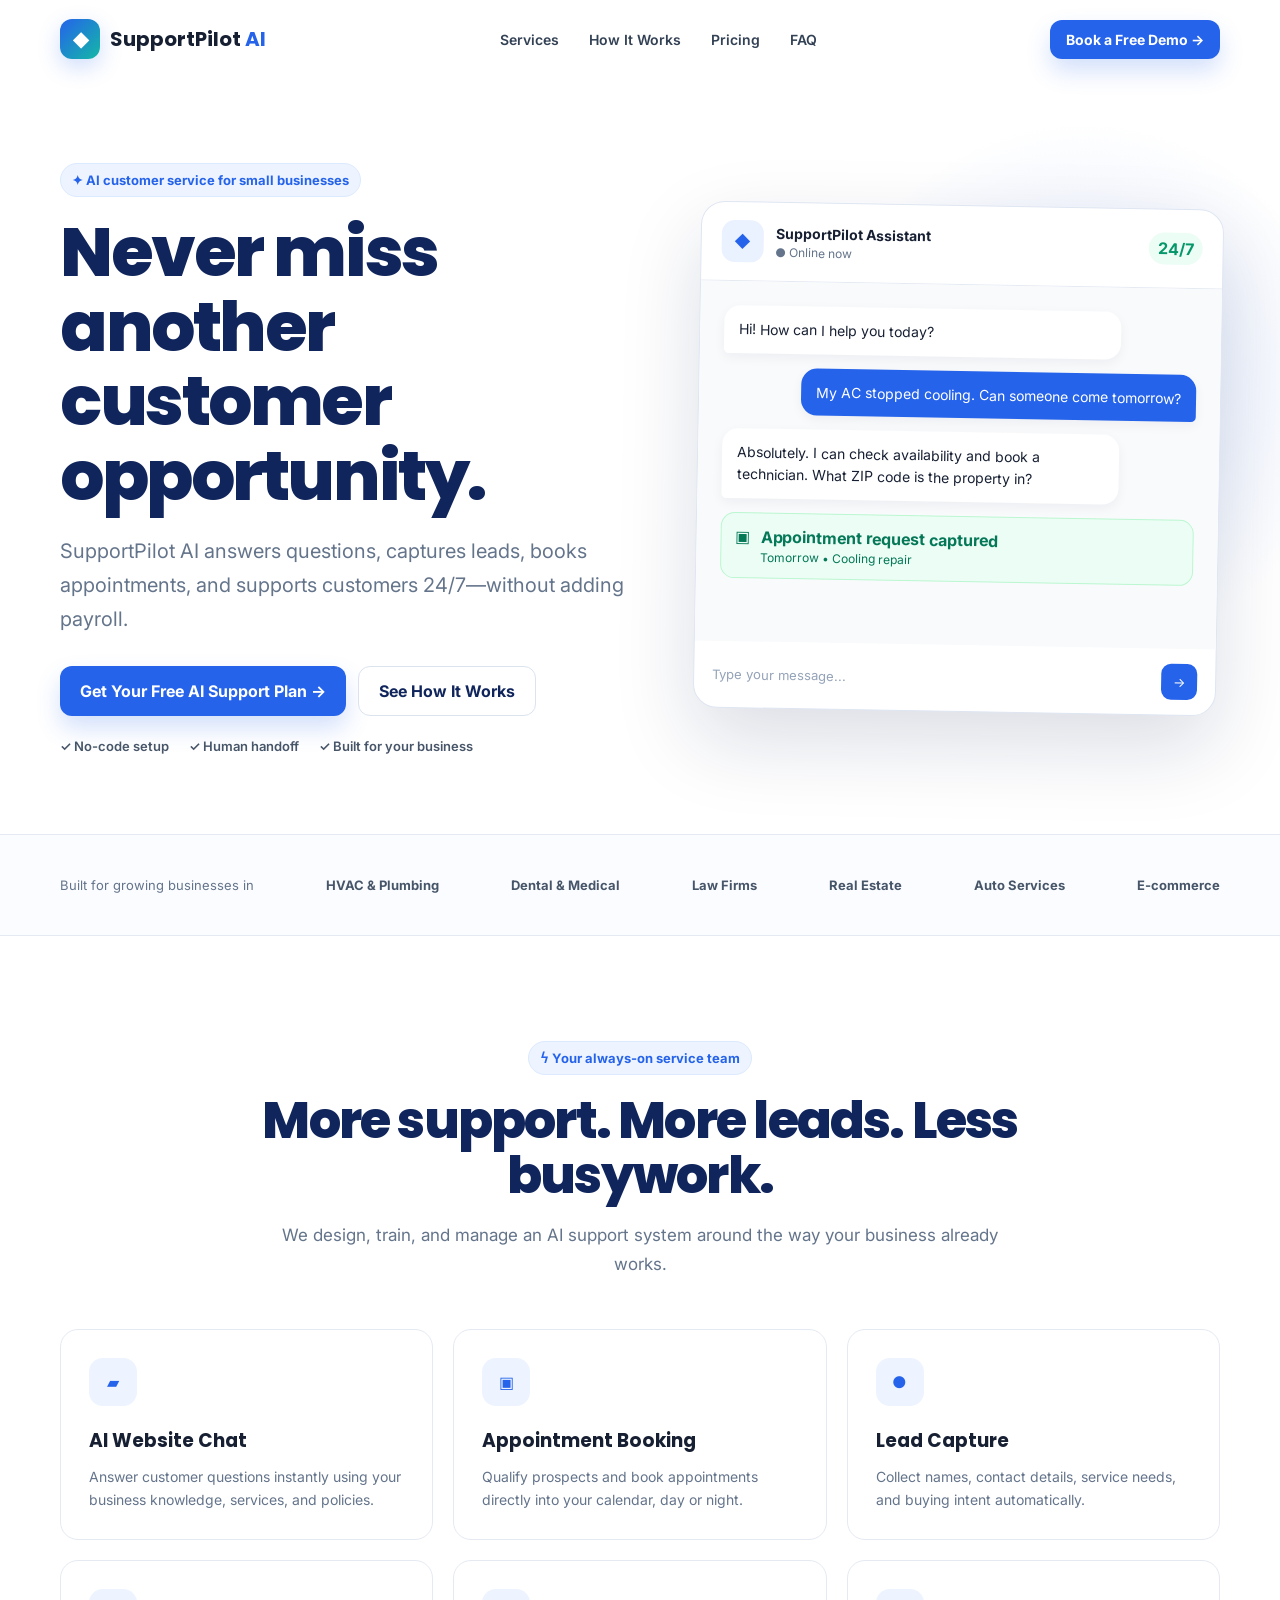
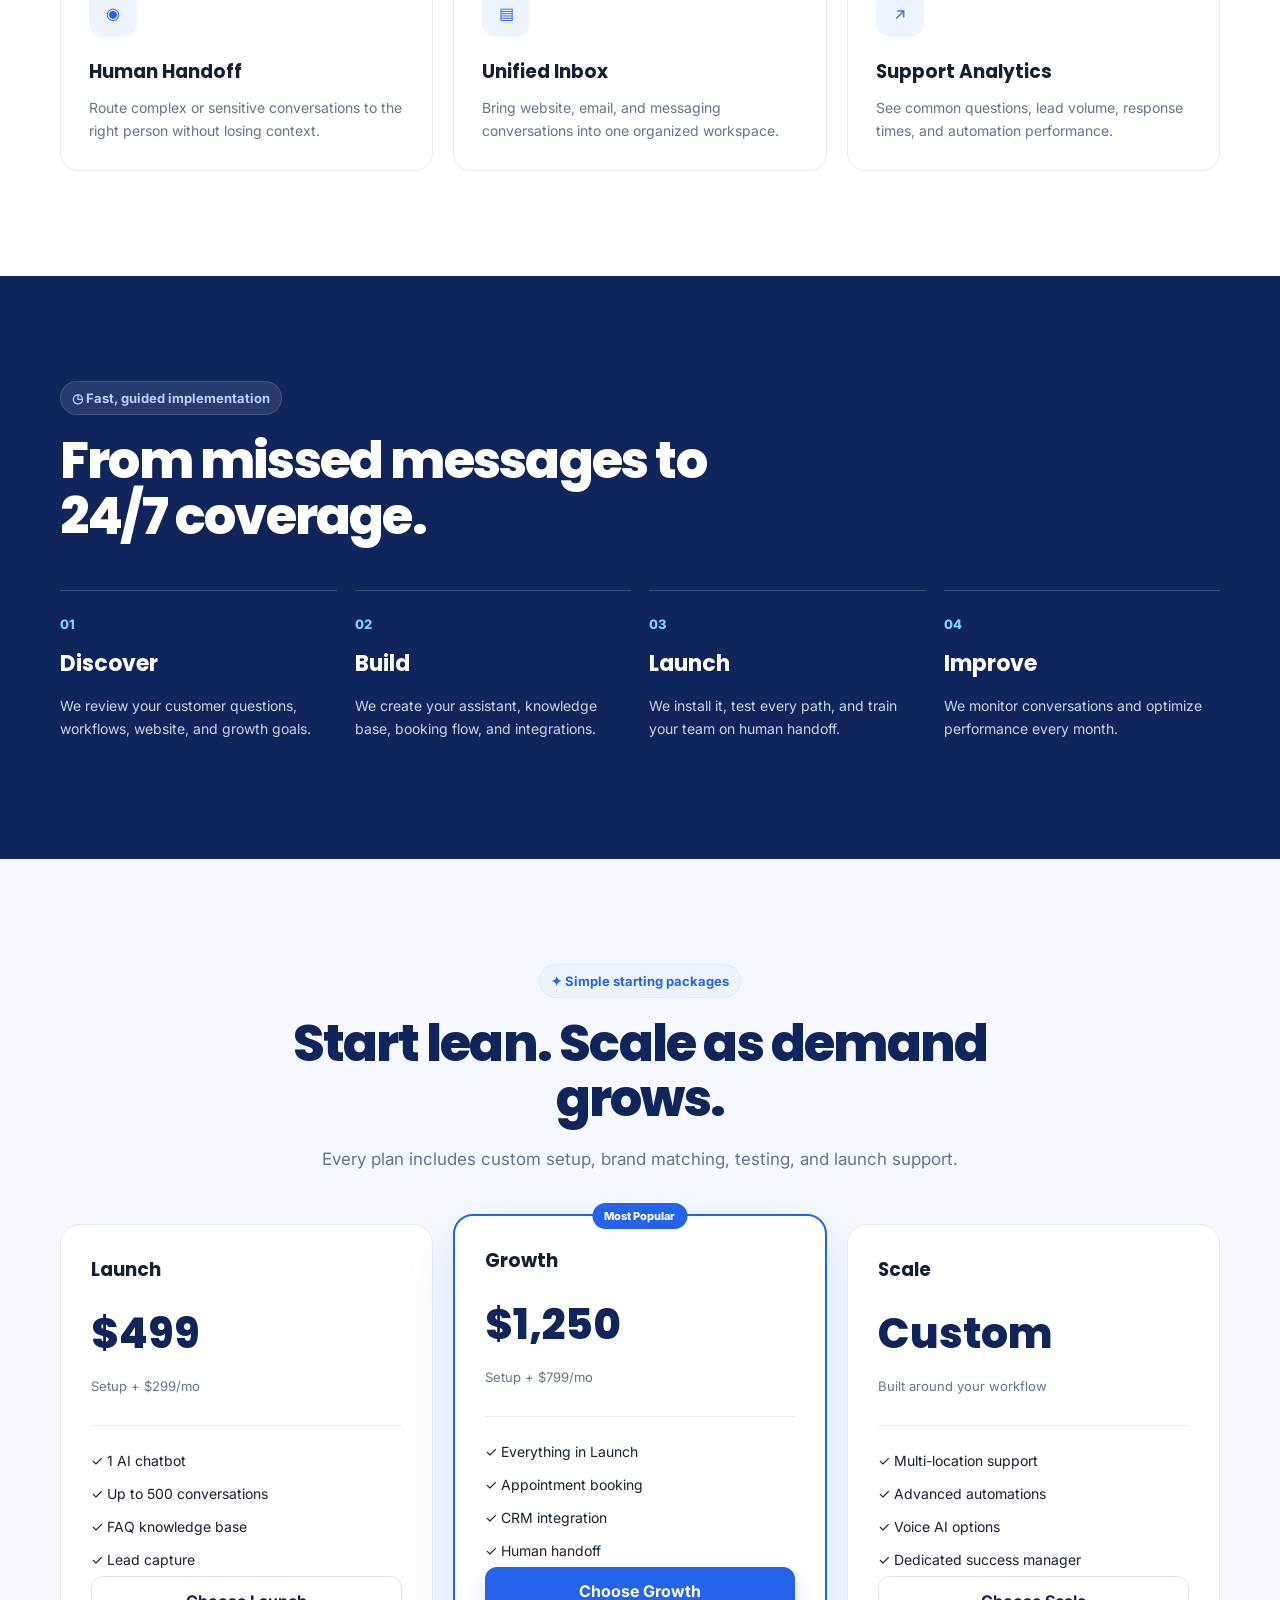
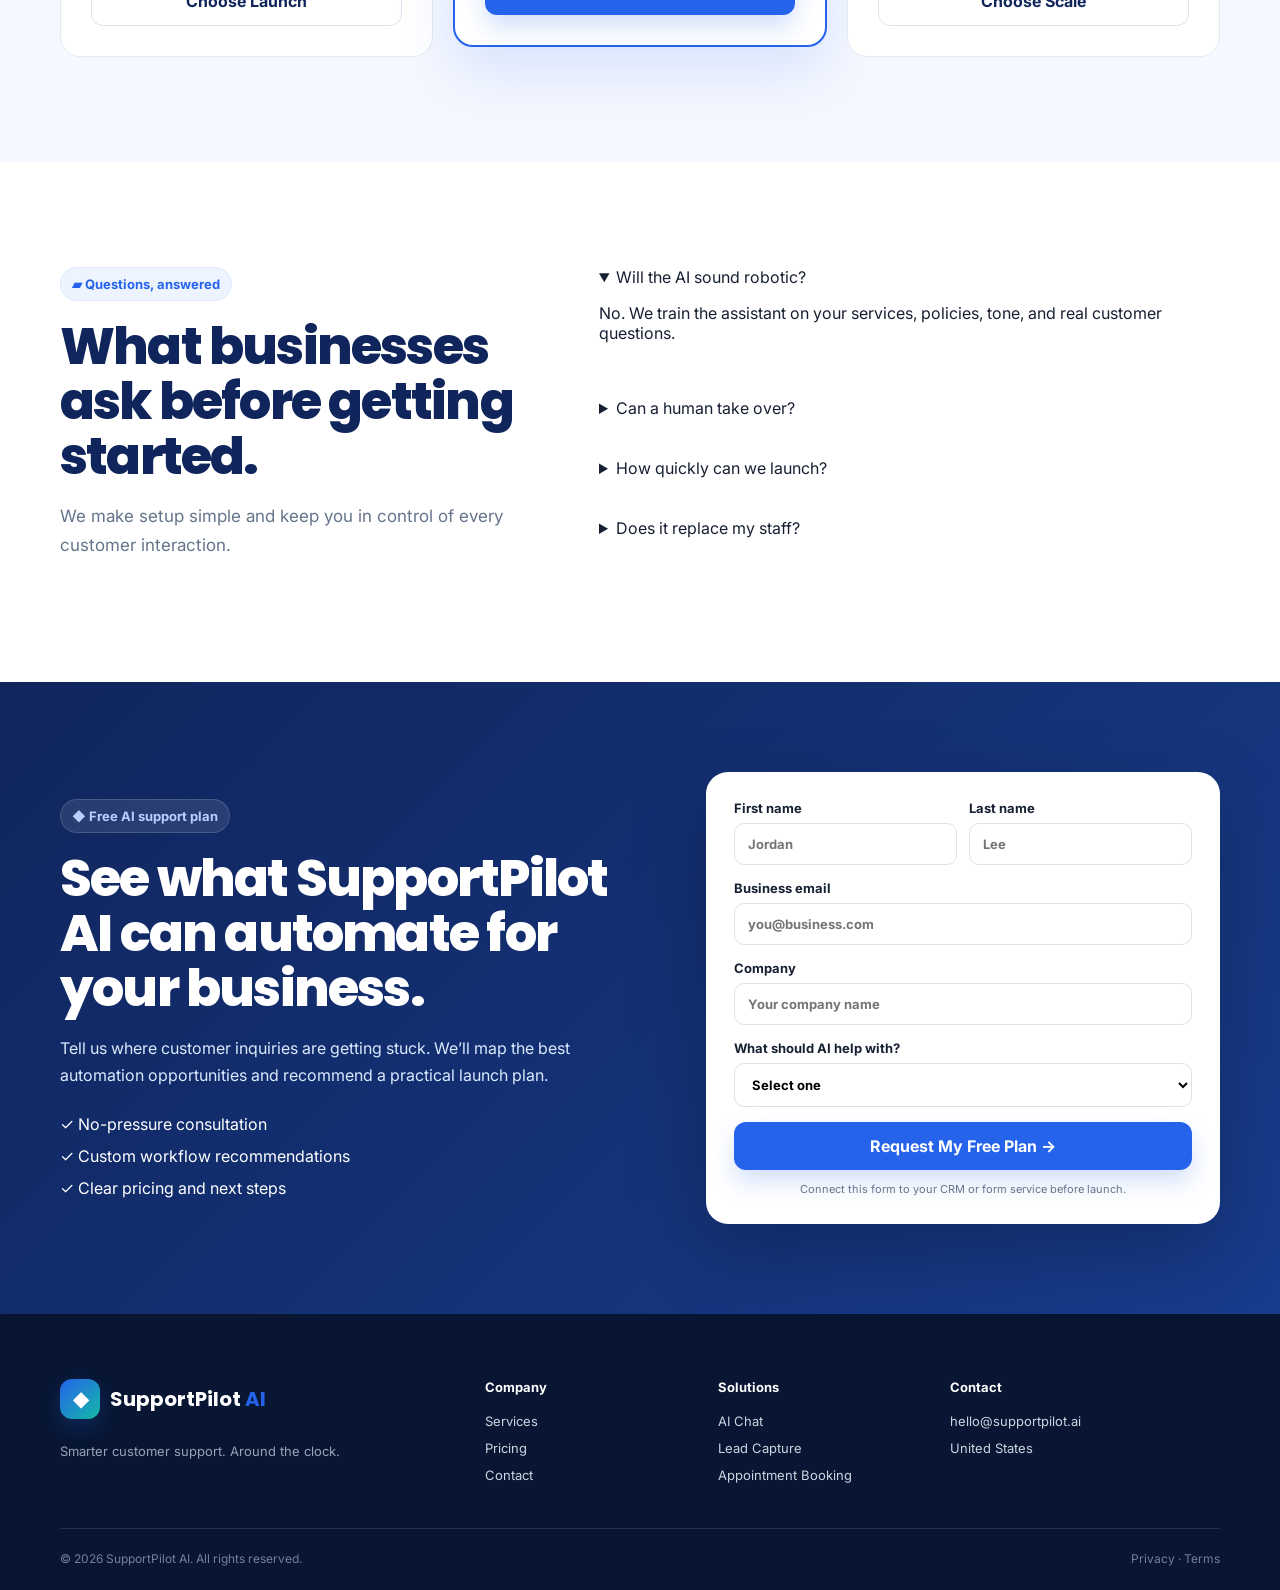
==== index.html @ e839a763 "Add files via upload" ====
<!doctype html><html lang="en"><head><meta charset="utf-8"><meta name="viewport" content="width=device-width,initial-scale=1"><title>SupportPilot AI | AI Customer Service</title><meta name="description" content="24/7 AI customer support for small businesses."><link rel="stylesheet" href="styles.css"></head><body>
<nav class="nav shell"><a class="brand" href="#top"><span class="brandmark">◆</span><span>SupportPilot <b>AI</b></span></a><div class="navlinks"><a href="#services">Services</a><a href="#how">How It Works</a><a href="#pricing">Pricing</a><a href="#faq">FAQ</a></div><a class="button small" href="#contact">Book a Free Demo →</a></nav>
<section id="top" class="hero shell"><div class="heroCopy"><div class="eyebrow">✦ AI customer service for small businesses</div><h1>Never miss another customer opportunity.</h1><p class="lead">SupportPilot AI answers questions, captures leads, books appointments, and supports customers 24/7—without adding payroll.</p><div class="heroActions"><a class="button" href="#contact">Get Your Free AI Support Plan →</a><a class="button secondary" href="#how">See How It Works</a></div><div class="trustRow"><span>✓ No-code setup</span><span>✓ Human handoff</span><span>✓ Built for your business</span></div></div><div class="chatCard"><div class="chatHeader"><div class="avatar">◆</div><div><strong>SupportPilot Assistant</strong><span>● Online now</span></div><span class="liveBadge">24/7</span></div><div class="chatBody"><div class="bubble ai">Hi! How can I help you today?</div><div class="bubble user">My AC stopped cooling. Can someone come tomorrow?</div><div class="bubble ai">Absolutely. I can check availability and book a technician. What ZIP code is the property in?</div><div class="booking">▣ <div><strong>Appointment request captured</strong><span>Tomorrow • Cooling repair</span></div></div></div><div class="chatInput"><span>Type your message...</span><button>→</button></div></div></section>
<section class="logoStrip"><div class="shell logoInner"><span>Built for growing businesses in</span><b>HVAC & Plumbing</b><b>Dental & Medical</b><b>Law Firms</b><b>Real Estate</b><b>Auto Services</b><b>E-commerce</b></div></section>
<section id="services" class="section shell"><div class="sectionHead"><div class="eyebrow">ϟ Your always-on service team</div><h2>More support. More leads. Less busywork.</h2><p>We design, train, and manage an AI support system around the way your business already works.</p></div><div class="serviceGrid">
<article class="serviceCard"><span class="serviceIcon">▰</span><h3>AI Website Chat</h3><p>Answer customer questions instantly using your business knowledge, services, and policies.</p></article><article class="serviceCard"><span class="serviceIcon">▣</span><h3>Appointment Booking</h3><p>Qualify prospects and book appointments directly into your calendar, day or night.</p></article><article class="serviceCard"><span class="serviceIcon">●</span><h3>Lead Capture</h3><p>Collect names, contact details, service needs, and buying intent automatically.</p></article><article class="serviceCard"><span class="serviceIcon">◉</span><h3>Human Handoff</h3><p>Route complex or sensitive conversations to the right person without losing context.</p></article><article class="serviceCard"><span class="serviceIcon">▤</span><h3>Unified Inbox</h3><p>Bring website, email, and messaging conversations into one organized workspace.</p></article><article class="serviceCard"><span class="serviceIcon">↗</span><h3>Support Analytics</h3><p>See common questions, lead volume, response times, and automation performance.</p></article></div></section>
<section id="how" class="section darkSection"><div class="shell"><div class="sectionHead left light"><div class="eyebrow darkEyebrow">◷ Fast, guided implementation</div><h2>From missed messages to 24/7 coverage.</h2></div><div class="steps"><div class="step"><span>01</span><h3>Discover</h3><p>We review your customer questions, workflows, website, and growth goals.</p></div><div class="step"><span>02</span><h3>Build</h3><p>We create your assistant, knowledge base, booking flow, and integrations.</p></div><div class="step"><span>03</span><h3>Launch</h3><p>We install it, test every path, and train your team on human handoff.</p></div><div class="step"><span>04</span><h3>Improve</h3><p>We monitor conversations and optimize performance every month.</p></div></div></div></section>
<section id="pricing" class="section softSection"><div class="shell"><div class="sectionHead"><div class="eyebrow">✦ Simple starting packages</div><h2>Start lean. Scale as demand grows.</h2><p>Every plan includes custom setup, brand matching, testing, and launch support.</p></div><div class="pricingGrid"><article class="priceCard"><h3>Launch</h3><div class="price">$499</div><p>Setup + $299/mo</p><div class="divider"></div><span class="priceItem">✓ 1 AI chatbot</span><span class="priceItem">✓ Up to 500 conversations</span><span class="priceItem">✓ FAQ knowledge base</span><span class="priceItem">✓ Lead capture</span><a href="#contact" class="button secondary">Choose Launch</a></article><article class="priceCard featured"><span class="popular">Most Popular</span><h3>Growth</h3><div class="price">$1,250</div><p>Setup + $799/mo</p><div class="divider"></div><span class="priceItem">✓ Everything in Launch</span><span class="priceItem">✓ Appointment booking</span><span class="priceItem">✓ CRM integration</span><span class="priceItem">✓ Human handoff</span><a href="#contact" class="button">Choose Growth</a></article><article class="priceCard"><h3>Scale</h3><div class="price">Custom</div><p>Built around your workflow</p><div class="divider"></div><span class="priceItem">✓ Multi-location support</span><span class="priceItem">✓ Advanced automations</span><span class="priceItem">✓ Voice AI options</span><span class="priceItem">✓ Dedicated success manager</span><a href="#contact" class="button secondary">Choose Scale</a></article></div></div></section>
<section id="faq" class="section shell faqWrap"><div><div class="eyebrow">▰ Questions, answered</div><h2>What businesses ask before getting started.</h2><p class="lead smallLead">We make setup simple and keep you in control of every customer interaction.</p></div><div class="faqList"><details open><summary>Will the AI sound robotic?</summary><p>No. We train the assistant on your services, policies, tone, and real customer questions.</p></details><details><summary>Can a human take over?</summary><p>Yes. Conversations can transfer to your team with the full history attached.</p></details><details><summary>How quickly can we launch?</summary><p>Most small-business setups can launch within a few business days after content and access are provided.</p></details><details><summary>Does it replace my staff?</summary><p>It handles repetitive and after-hours requests so staff can focus on conversations needing a human.</p></details></div></section>
<section id="contact" class="section ctaSection"><div class="shell contactGrid"><div><div class="eyebrow darkEyebrow">◆ Free AI support plan</div><h2>See what SupportPilot AI can automate for your business.</h2><p>Tell us where customer inquiries are getting stuck. We’ll map the best automation opportunities and recommend a practical launch plan.</p><div class="contactPoints"><span>✓ No-pressure consultation</span><span>✓ Custom workflow recommendations</span><span>✓ Clear pricing and next steps</span></div></div><form class="contactForm" id="leadForm"><div class="fieldRow"><label>First name<input required placeholder="Jordan"></label><label>Last name<input required placeholder="Lee"></label></div><label>Business email<input required type="email" placeholder="you@business.com"></label><label>Company<input required placeholder="Your company name"></label><label>What should AI help with?<select required><option value="">Select one</option><option>Answer customer questions</option><option>Capture and qualify leads</option><option>Book appointments</option><option>Build a complete AI support system</option></select></label><button class="button full" type="submit">Request My Free Plan →</button><small>Connect this form to your CRM or form service before launch.</small></form></div></section>
<footer><div class="shell footerGrid"><div><a class="brand lightBrand" href="#top"><span class="brandmark">◆</span><span>SupportPilot <b>AI</b></span></a><p>Smarter customer support. Around the clock.</p></div><div><b>Company</b><a href="#services">Services</a><a href="#pricing">Pricing</a><a href="#contact">Contact</a></div><div><b>Solutions</b><a href="#services">AI Chat</a><a href="#services">Lead Capture</a><a href="#services">Appointment Booking</a></div><div><b>Contact</b><a href="mailto:hello@supportpilot.ai">hello@supportpilot.ai</a><span>United States</span></div></div><div class="shell footerBottom"><span>© 2026 SupportPilot AI. All rights reserved.</span><span>Privacy · Terms</span></div></footer>
<script src="script.js"></script></body></html>
---- styles.css ----
@import url('https://fonts.googleapis.com/css2?family=Inter:wght@400;500;600;700&family=Poppins:wght@600;700;800&display=swap');

:root { --navy:#10255c; --blue:#2563eb; --blue2:#1d4ed8; --teal:#14b8a6; --ink:#172033; --muted:#64748b; --line:#e5eaf2; --soft:#f5f8ff; --white:#fff; }
*{box-sizing:border-box}html{scroll-behavior:smooth}body{margin:0;font-family:Inter,Arial,sans-serif;color:var(--ink);background:#fff}a{text-decoration:none;color:inherit}button,input,select{font:inherit}.shell{width:min(1160px,calc(100% - 40px));margin:auto}.nav{height:78px;display:flex;align-items:center;justify-content:space-between;position:relative;z-index:10}.brand{display:flex;align-items:center;gap:10px;font-family:Poppins;font-weight:700;font-size:20px}.brand b{color:var(--blue)}.brandmark{width:40px;height:40px;border-radius:12px;background:linear-gradient(135deg,var(--blue),var(--teal));display:grid;place-items:center;color:#fff;box-shadow:0 8px 22px rgba(37,99,235,.22)}.navlinks{display:flex;gap:30px;color:#334155;font-weight:600;font-size:14px}.navlinks a:hover{color:var(--blue)}.button{display:inline-flex;align-items:center;justify-content:center;gap:9px;background:var(--blue);color:#fff;border:0;border-radius:12px;padding:14px 20px;font-weight:700;box-shadow:0 12px 25px rgba(37,99,235,.2);cursor:pointer}.button:hover{background:var(--blue2);transform:translateY(-1px)}.button.small{padding:11px 16px;font-size:14px}.button.secondary{background:#fff;color:var(--navy);border:1px solid #dbe3ef;box-shadow:none}.button.full{width:100%}.hero{min-height:690px;padding:85px 0 80px;display:grid;grid-template-columns:1.04fr .96fr;gap:70px;align-items:center;position:relative}.hero:before{content:"";position:absolute;right:-12vw;top:20px;width:580px;height:580px;background:radial-gradient(circle,rgba(37,99,235,.14),transparent 65%);z-index:-1}.eyebrow{display:inline-flex;align-items:center;gap:8px;color:var(--blue);background:#edf4ff;border:1px solid #dbeafe;padding:8px 11px;border-radius:999px;font-weight:700;font-size:13px}.hero h1,.section h2,.ctaSection h2{font-family:Poppins;margin:18px 0;font-weight:800;line-height:1.08;letter-spacing:-.035em}.hero h1{font-size:clamp(44px,5.4vw,72px);color:var(--navy)}.lead{font-size:20px;line-height:1.7;color:var(--muted);max-width:650px}.smallLead{font-size:17px}.heroActions{display:flex;gap:12px;margin:30px 0 22px;flex-wrap:wrap}.trustRow{display:flex;gap:20px;flex-wrap:wrap;color:#475569;font-size:13px;font-weight:600}.trustRow span,.checkList span,.contactPoints span{display:flex;align-items:center;gap:7px}.trustRow svg,.checkList svg,.contactPoints svg{color:var(--teal)}.chatCard{background:#fff;border:1px solid #dfe6f2;border-radius:24px;box-shadow:0 32px 80px rgba(15,35,80,.15);overflow:hidden;transform:rotate(1deg)}.chatHeader{display:flex;align-items:center;gap:12px;padding:18px 20px;border-bottom:1px solid var(--line)}.avatar{width:42px;height:42px;border-radius:13px;background:#eaf1ff;color:var(--blue);display:grid;place-items:center}.chatHeader strong{display:block;font-size:14px}.chatHeader span span,.chatHeader div span{display:block;font-size:12px;color:var(--muted);margin-top:3px}.chatHeader i{display:inline-block;width:7px;height:7px;background:#22c55e;border-radius:50%;margin-right:5px}.liveBadge{margin-left:auto!important;background:#ecfdf5;color:#059669!important;padding:6px 9px;border-radius:999px;font-weight:700}.chatBody{padding:24px;background:#f8fafc;display:flex;flex-direction:column;gap:14px;min-height:360px}.bubble{max-width:84%;padding:13px 15px;border-radius:16px;font-size:14px;line-height:1.55;box-shadow:0 4px 12px rgba(15,23,42,.05)}.bubble.ai{background:#fff;border-bottom-left-radius:5px}.bubble.user{background:var(--blue);color:#fff;margin-left:auto;border-bottom-right-radius:5px}.booking{display:flex;gap:11px;background:#ecfdf5;border:1px solid #bbf7d0;padding:13px;border-radius:14px;color:#047857}.booking strong,.booking span{display:block}.booking span{font-size:12px;margin-top:3px}.chatInput{padding:15px 18px;display:flex;justify-content:space-between;align-items:center;color:#94a3b8;font-size:13px}.chatInput button{border:0;width:36px;height:36px;border-radius:10px;background:var(--blue);color:white;display:grid;place-items:center}.logoStrip{border-top:1px solid var(--line);border-bottom:1px solid var(--line);background:#fafcff}.logoInner{min-height:100px;display:flex;align-items:center;justify-content:space-between;gap:24px;flex-wrap:wrap}.logoInner span{color:var(--muted);font-size:13px}.logoInner b{font-size:13px;color:#475569}.section{padding:105px 0}.sectionHead{text-align:center;max-width:760px;margin:0 auto 50px}.sectionHead.left{text-align:left;margin:0 0 46px}.section h2,.ctaSection h2{font-size:clamp(34px,4vw,52px);color:var(--navy)}.sectionHead p{color:var(--muted);font-size:17px;line-height:1.7}.serviceGrid{display:grid;grid-template-columns:repeat(3,1fr);gap:20px}.serviceCard{padding:28px;border:1px solid var(--line);border-radius:18px;background:#fff;transition:.2s}.serviceCard:hover{transform:translateY(-4px);box-shadow:0 20px 50px rgba(15,35,80,.09);border-color:#c9d8f5}.serviceIcon{width:48px;height:48px;border-radius:14px;background:#edf4ff;color:var(--blue);display:grid;place-items:center}.serviceCard h3{margin:20px 0 10px;font-family:Poppins}.serviceCard p{margin:0;color:var(--muted);line-height:1.65;font-size:14px}.darkSection{background:var(--navy);color:#fff}.light h2{color:#fff}.darkEyebrow{background:rgba(255,255,255,.1);border-color:rgba(255,255,255,.14);color:#b9d1ff}.steps{display:grid;grid-template-columns:repeat(4,1fr);gap:18px}.step{border-top:1px solid rgba(255,255,255,.18);padding-top:22px}.step>span{color:#7dd3fc;font-weight:800;font-size:13px}.step h3{font-family:Poppins;font-size:22px;margin:14px 0 9px}.step p{color:#cbd5e1;line-height:1.65;font-size:14px}.split{display:grid;grid-template-columns:1fr 1fr;gap:80px;align-items:center}.checkList{display:grid;gap:14px;margin-top:26px;font-weight:600}.metricPanel{background:#fff;border:1px solid var(--line);box-shadow:0 25px 60px rgba(15,35,80,.12);padding:26px;border-radius:22px}.metricTop{display:flex;justify-content:space-between;color:var(--muted);font-size:13px}.metricTop b{color:var(--blue)}.metricGrid{display:grid;grid-template-columns:1fr 1fr;gap:14px;margin:22px 0}.metricGrid div{background:var(--soft);border-radius:15px;padding:18px}.metricGrid b,.metricGrid span{display:block}.metricGrid b{font-family:Poppins;font-size:25px;color:var(--navy)}.metricGrid span{font-size:12px;color:var(--muted);margin-top:5px}.activity{display:flex;align-items:center;gap:12px;border:1px solid #d1fae5;background:#f0fdf4;color:#047857;padding:15px;border-radius:14px}.activity b,.activity span{display:block}.activity span{font-size:12px;margin-top:3px}.softSection{background:var(--soft)}.pricingGrid{display:grid;grid-template-columns:repeat(3,1fr);gap:20px;align-items:stretch}.priceCard{background:#fff;border:1px solid var(--line);border-radius:20px;padding:30px;display:flex;flex-direction:column;position:relative}.priceCard.featured{border:2px solid var(--blue);transform:translateY(-10px);box-shadow:0 24px 60px rgba(37,99,235,.14)}.popular{position:absolute;top:-13px;left:50%;transform:translateX(-50%);background:var(--blue);color:#fff;padding:6px 12px;border-radius:999px;font-size:11px;font-weight:800}.priceCard h3{font-family:Poppins;margin:0}.price{font-family:Poppins;font-weight:800;font-size:42px;color:var(--navy);margin-top:18px}.priceCard>p{color:var(--muted);font-size:13px}.divider{height:1px;background:var(--line);margin:18px 0}.priceItem{display:flex;align-items:center;gap:9px;margin:8px 0;font-size:14px}.priceItem svg{color:var(--teal)}.priceCard .button{margin-top:auto;transform:none}.faqWrap{display:grid;grid-template-columns:.85fr 1.15fr;gap:80px}.faqList{display:grid}.faq{background:#fff;border:0;border-bottom:1px solid var(--line);padding:22px 0;display:flex;text-align:left;justify-content:space-between;gap:20px;cursor:pointer;color:var(--ink)}.faq b{font-size:16px}.faq p{font-weight:400;color:var(--muted);line-height:1.65;margin:12px 0 0}.faq svg{transition:.2s;flex:none}.rotate{transform:rotate(180deg)}.ctaSection{background:linear-gradient(135deg,#10255c,#173c8c);color:#fff;padding:90px 0}.ctaSection h2{color:#fff}.ctaSection p{color:#dbeafe;line-height:1.7}.contactGrid{display:grid;grid-template-columns:1fr .9fr;gap:75px;align-items:center}.contactPoints{display:grid;gap:12px;margin-top:25px}.contactForm{background:#fff;border-radius:22px;padding:28px;color:var(--ink);box-shadow:0 30px 80px rgba(0,0,0,.22)}.contactForm label{display:grid;gap:7px;font-weight:700;font-size:13px;margin-bottom:15px}.fieldRow{display:grid;grid-template-columns:1fr 1fr;gap:12px}.contactForm input,.contactForm select{width:100%;border:1px solid #dbe2ec;border-radius:10px;padding:12px 13px;outline:none;background:#fff}.contactForm input:focus,.contactForm select:focus{border-color:var(--blue);box-shadow:0 0 0 3px #dbeafe}.contactForm small{display:block;text-align:center;color:var(--muted);margin-top:12px;font-size:11px}.success{text-align:center;padding:30px 10px}.success>span{display:grid;place-items:center;width:60px;height:60px;margin:auto;border-radius:50%;background:#ecfdf5;color:#059669}.success h3{font-family:Poppins;font-size:24px}.success p{color:var(--muted)}footer{background:#081633;color:#cbd5e1;padding:65px 0 24px}.footerGrid{display:grid;grid-template-columns:2fr 1fr 1fr 1.4fr;gap:40px}.lightBrand{color:#fff}.footerGrid>div{display:flex;flex-direction:column;gap:11px;font-size:13px}.footerGrid>div>b{color:#fff;margin-bottom:7px}.footerGrid p{color:#94a3b8}.footerGrid a:hover{color:#fff}.footerBottom{border-top:1px solid rgba(255,255,255,.12);margin-top:45px;padding-top:22px;display:flex;justify-content:space-between;color:#72809a;font-size:12px}.mobile,.mobileMenu{display:none}.iconButton{border:0;background:none}.mobileMenu{position:absolute;top:78px;left:20px;right:20px;background:#fff;padding:20px;border:1px solid var(--line);border-radius:16px;box-shadow:0 20px 50px rgba(15,23,42,.15);z-index:20;flex-direction:column;gap:16px;font-weight:700}
@media(max-width:900px){.desktop{display:none}.mobile{display:block}.mobileMenu{display:flex}.hero,.split,.faqWrap,.contactGrid{grid-template-columns:1fr}.hero{padding-top:45px;gap:45px}.heroCopy{text-align:center}.hero .eyebrow,.hero .lead{margin-left:auto;margin-right:auto}.heroActions,.trustRow{justify-content:center}.chatCard{max-width:600px;margin:auto;transform:none}.serviceGrid{grid-template-columns:1fr 1fr}.steps{grid-template-columns:1fr 1fr}.pricingGrid{grid-template-columns:1fr;max-width:620px;margin:auto}.priceCard.featured{transform:none}.faqWrap{gap:25px}.footerGrid{grid-template-columns:1fr 1fr}.logoInner{justify-content:center}.section{padding:80px 0}}
@media(max-width:600px){.shell{width:min(100% - 28px,1160px)}.hero{min-height:auto;padding:45px 0 60px}.hero h1{font-size:42px}.lead{font-size:17px}.heroActions{flex-direction:column}.heroActions .button{width:100%}.trustRow{display:grid}.serviceGrid,.steps,.metricGrid,.fieldRow,.footerGrid{grid-template-columns:1fr}.section{padding:65px 0}.section h2,.ctaSection h2{font-size:34px}.chatBody{padding:16px}.logoInner{padding:25px 0}.logoInner span{width:100%;text-align:center}.footerBottom{flex-direction:column;gap:10px}.contactForm{padding:20px}}

.textIcon{display:inline-flex;align-items:center;justify-content:center;line-height:1;font-weight:800}
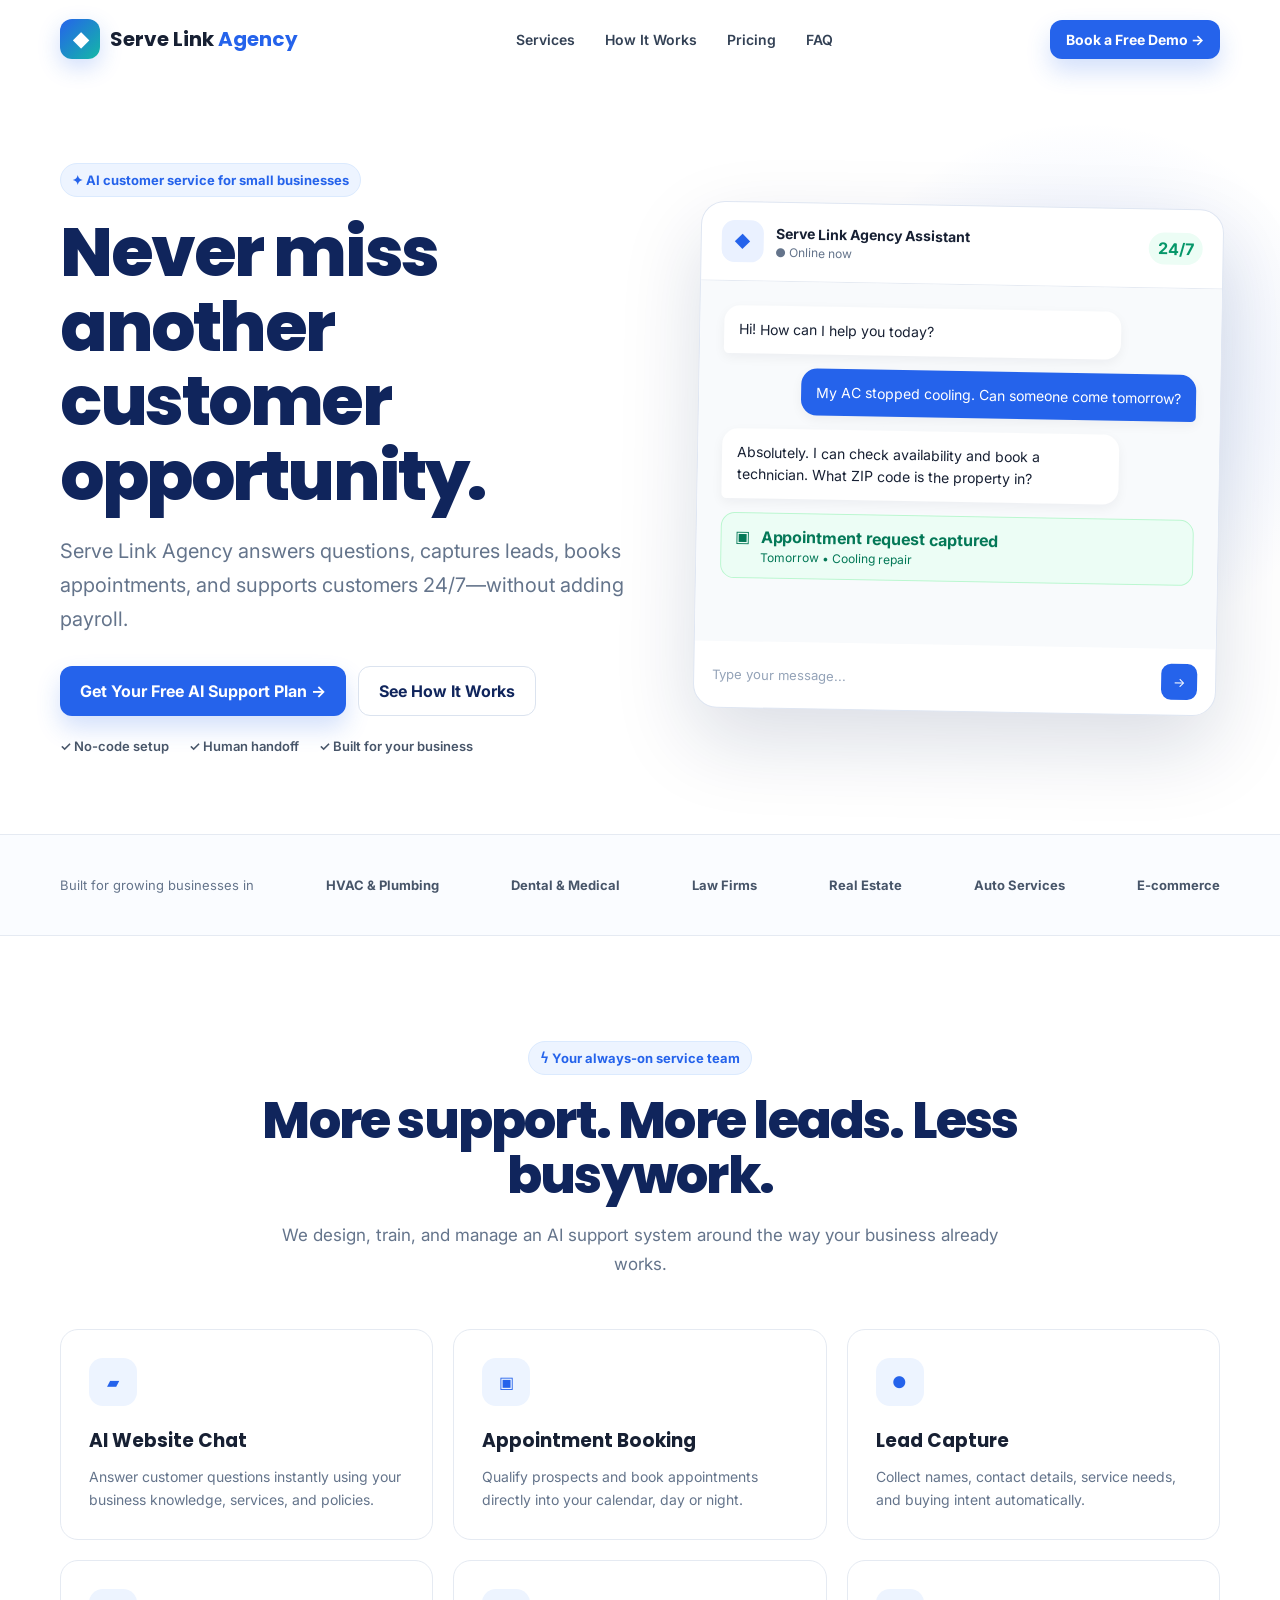
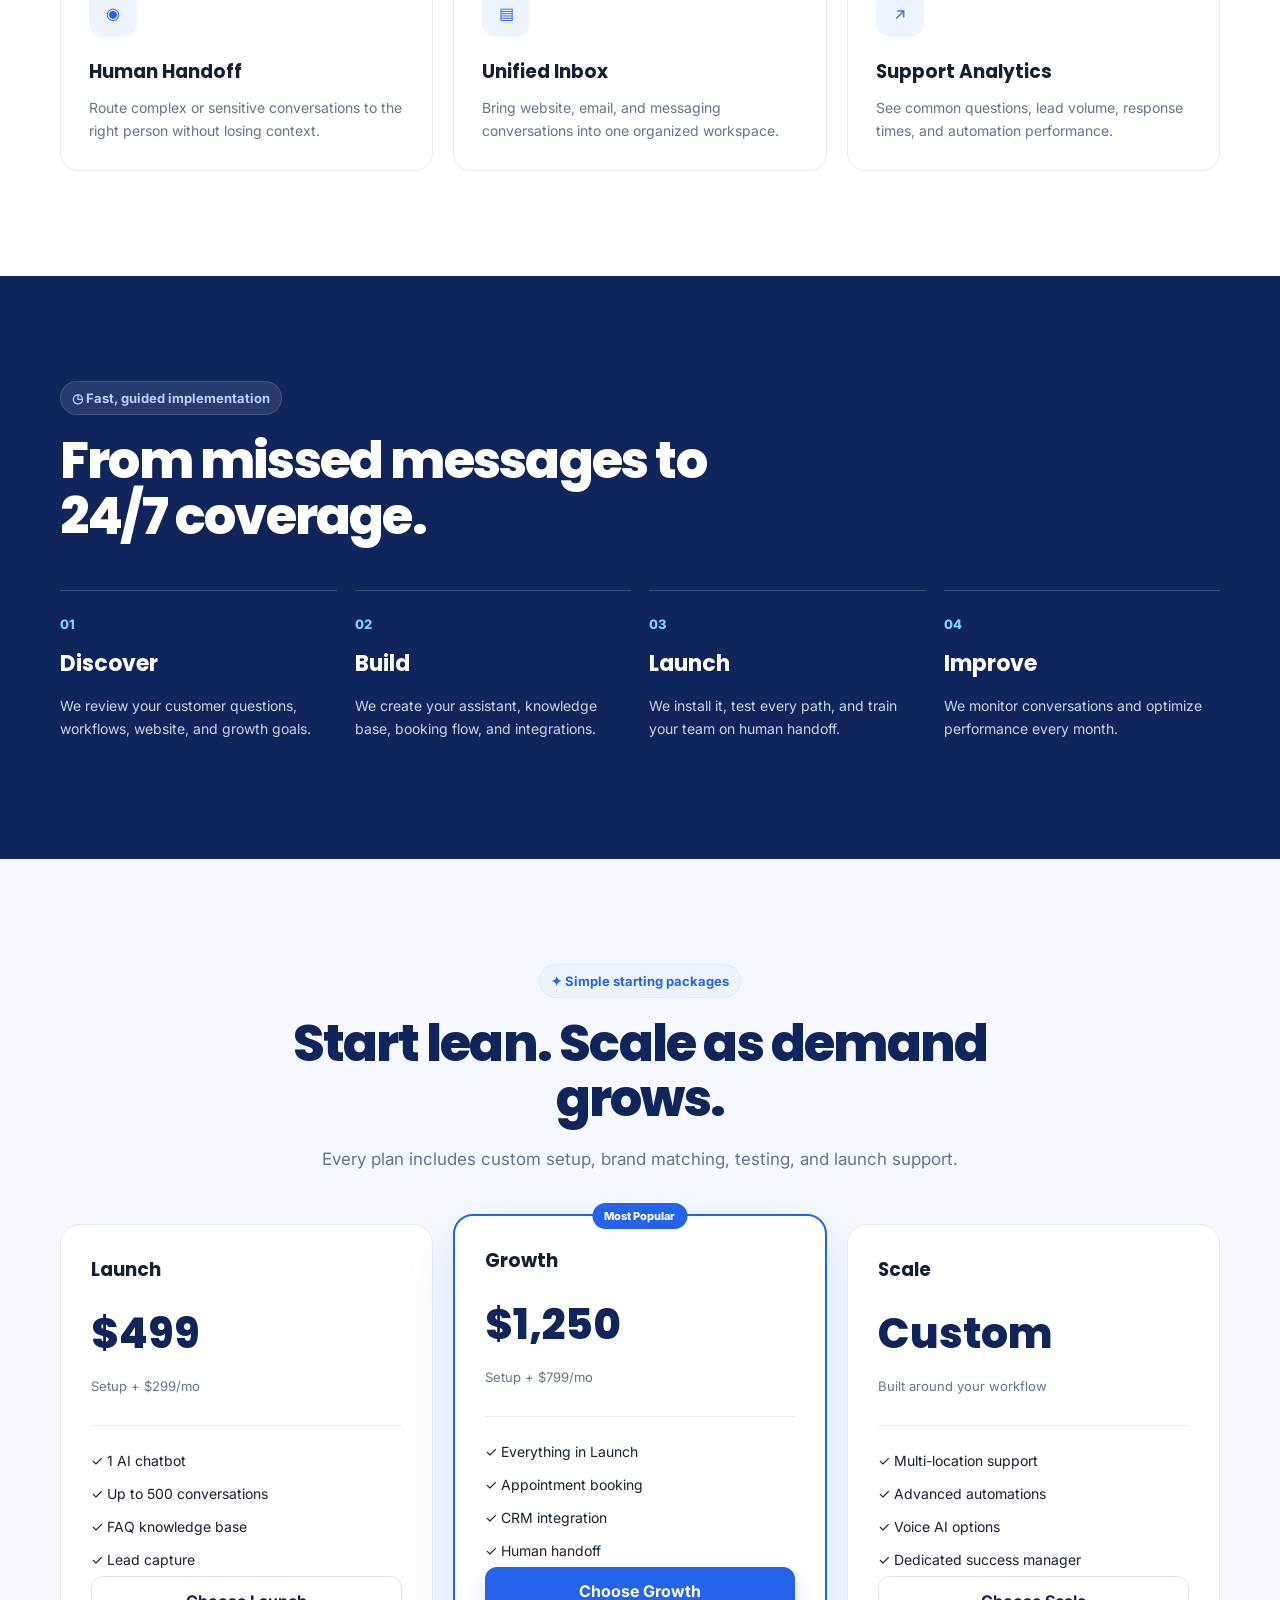
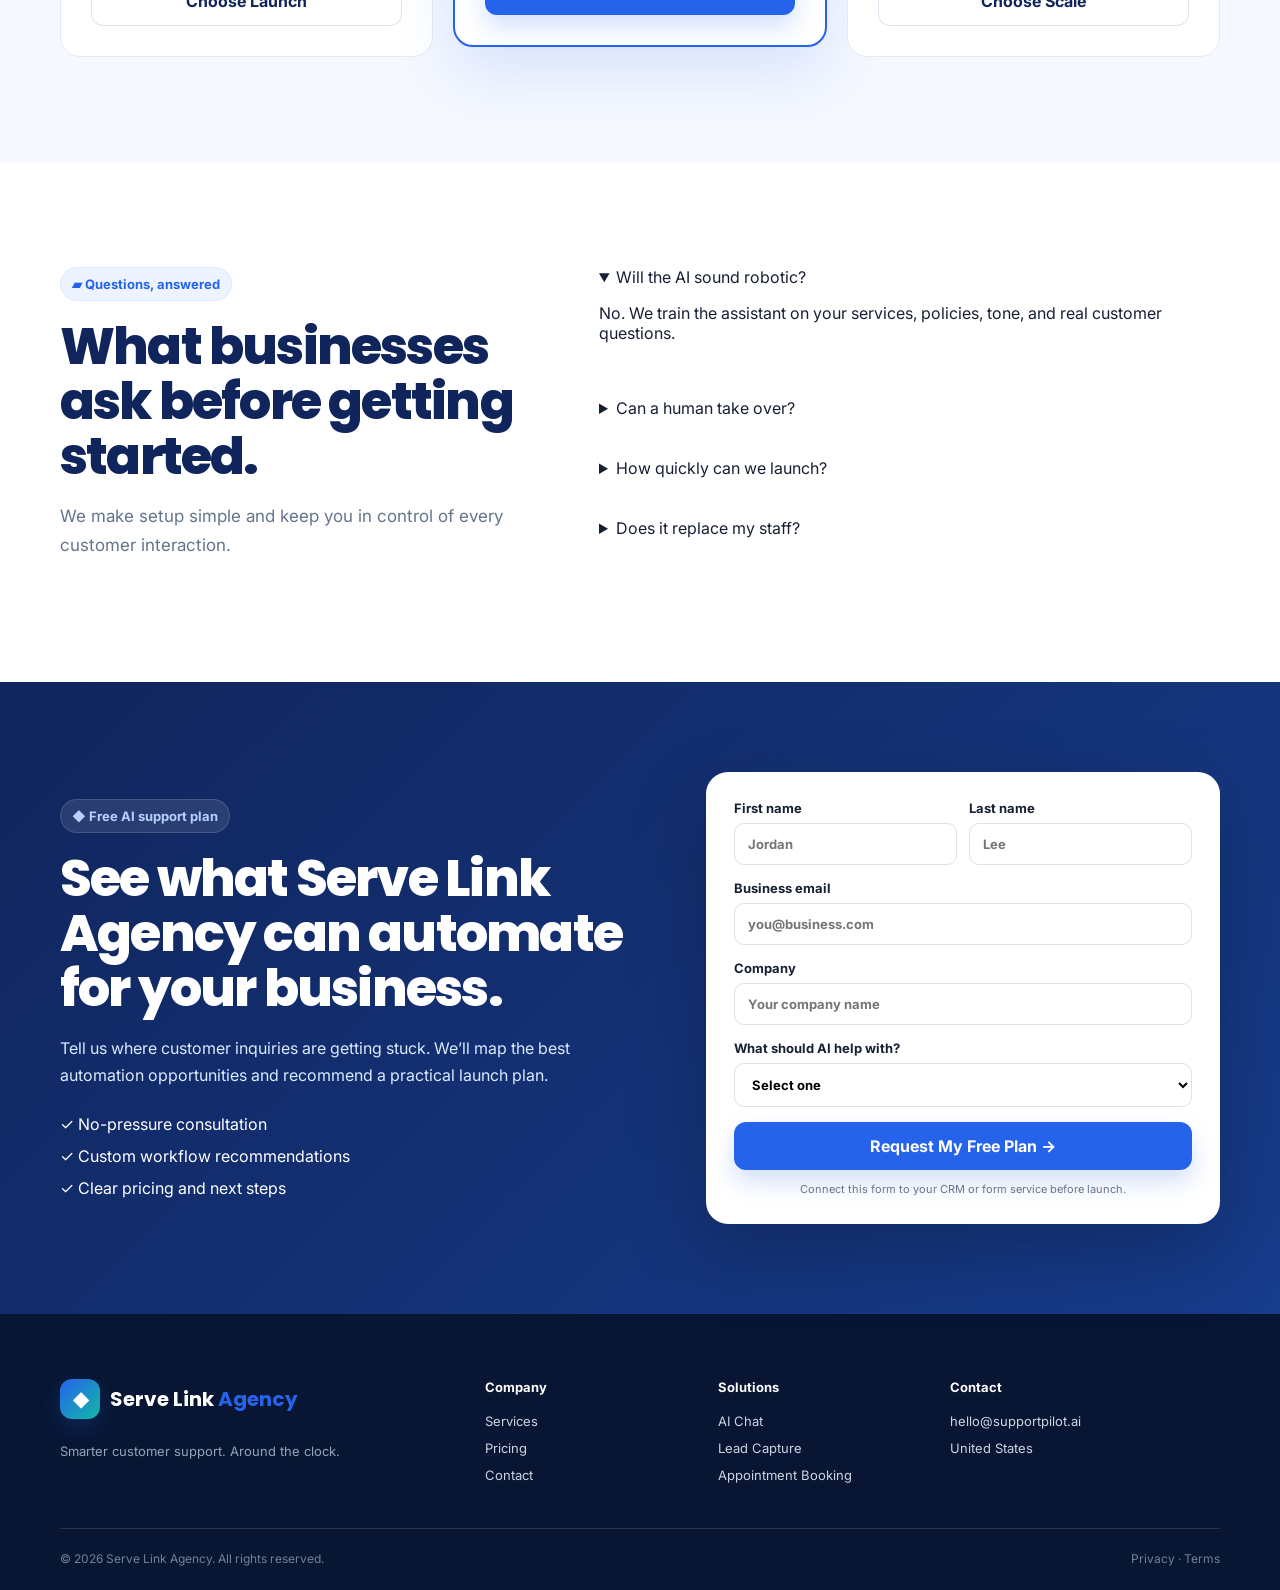
==== commit 786c1e70: "Rebrand website and widget as Serve Link Agency" ====
--- a/index.html
+++ b/index.html
@@ -1,12 +1,12 @@
-<!doctype html><html lang="en"><head><meta charset="utf-8"><meta name="viewport" content="width=device-width,initial-scale=1"><title>SupportPilot AI | AI Customer Service</title><meta name="description" content="24/7 AI customer support for small businesses."><link rel="stylesheet" href="styles.css"></head><body>
-<nav class="nav shell"><a class="brand" href="#top"><span class="brandmark">◆</span><span>SupportPilot <b>AI</b></span></a><div class="navlinks"><a href="#services">Services</a><a href="#how">How It Works</a><a href="#pricing">Pricing</a><a href="#faq">FAQ</a></div><a class="button small" href="#contact">Book a Free Demo →</a></nav>
-<section id="top" class="hero shell"><div class="heroCopy"><div class="eyebrow">✦ AI customer service for small businesses</div><h1>Never miss another customer opportunity.</h1><p class="lead">SupportPilot AI answers questions, captures leads, books appointments, and supports customers 24/7—without adding payroll.</p><div class="heroActions"><a class="button" href="#contact">Get Your Free AI Support Plan →</a><a class="button secondary" href="#how">See How It Works</a></div><div class="trustRow"><span>✓ No-code setup</span><span>✓ Human handoff</span><span>✓ Built for your business</span></div></div><div class="chatCard"><div class="chatHeader"><div class="avatar">◆</div><div><strong>SupportPilot Assistant</strong><span>● Online now</span></div><span class="liveBadge">24/7</span></div><div class="chatBody"><div class="bubble ai">Hi! How can I help you today?</div><div class="bubble user">My AC stopped cooling. Can someone come tomorrow?</div><div class="bubble ai">Absolutely. I can check availability and book a technician. What ZIP code is the property in?</div><div class="booking">▣ <div><strong>Appointment request captured</strong><span>Tomorrow • Cooling repair</span></div></div></div><div class="chatInput"><span>Type your message...</span><button>→</button></div></div></section>
+<!doctype html><html lang="en"><head><meta charset="utf-8"><meta name="viewport" content="width=device-width,initial-scale=1"><title>Serve Link Agency | AI Customer Service</title><meta name="description" content="24/7 AI customer support for small businesses."><link rel="stylesheet" href="styles.css"></head><body>
+<nav class="nav shell"><a class="brand" href="#top"><span class="brandmark">◆</span><span>Serve Link <b>Agency</b></span></a><div class="navlinks"><a href="#services">Services</a><a href="#how">How It Works</a><a href="#pricing">Pricing</a><a href="#faq">FAQ</a></div><a class="button small" href="#contact">Book a Free Demo →</a></nav>
+<section id="top" class="hero shell"><div class="heroCopy"><div class="eyebrow">✦ AI customer service for small businesses</div><h1>Never miss another customer opportunity.</h1><p class="lead">Serve Link Agency answers questions, captures leads, books appointments, and supports customers 24/7—without adding payroll.</p><div class="heroActions"><a class="button" href="#contact">Get Your Free AI Support Plan →</a><a class="button secondary" href="#how">See How It Works</a></div><div class="trustRow"><span>✓ No-code setup</span><span>✓ Human handoff</span><span>✓ Built for your business</span></div></div><div class="chatCard"><div class="chatHeader"><div class="avatar">◆</div><div><strong>Serve Link Agency Assistant</strong><span>● Online now</span></div><span class="liveBadge">24/7</span></div><div class="chatBody"><div class="bubble ai">Hi! How can I help you today?</div><div class="bubble user">My AC stopped cooling. Can someone come tomorrow?</div><div class="bubble ai">Absolutely. I can check availability and book a technician. What ZIP code is the property in?</div><div class="booking">▣ <div><strong>Appointment request captured</strong><span>Tomorrow • Cooling repair</span></div></div></div><div class="chatInput"><span>Type your message...</span><button>→</button></div></div></section>
 <section class="logoStrip"><div class="shell logoInner"><span>Built for growing businesses in</span><b>HVAC & Plumbing</b><b>Dental & Medical</b><b>Law Firms</b><b>Real Estate</b><b>Auto Services</b><b>E-commerce</b></div></section>
 <section id="services" class="section shell"><div class="sectionHead"><div class="eyebrow">ϟ Your always-on service team</div><h2>More support. More leads. Less busywork.</h2><p>We design, train, and manage an AI support system around the way your business already works.</p></div><div class="serviceGrid">
 <article class="serviceCard"><span class="serviceIcon">▰</span><h3>AI Website Chat</h3><p>Answer customer questions instantly using your business knowledge, services, and policies.</p></article><article class="serviceCard"><span class="serviceIcon">▣</span><h3>Appointment Booking</h3><p>Qualify prospects and book appointments directly into your calendar, day or night.</p></article><article class="serviceCard"><span class="serviceIcon">●</span><h3>Lead Capture</h3><p>Collect names, contact details, service needs, and buying intent automatically.</p></article><article class="serviceCard"><span class="serviceIcon">◉</span><h3>Human Handoff</h3><p>Route complex or sensitive conversations to the right person without losing context.</p></article><article class="serviceCard"><span class="serviceIcon">▤</span><h3>Unified Inbox</h3><p>Bring website, email, and messaging conversations into one organized workspace.</p></article><article class="serviceCard"><span class="serviceIcon">↗</span><h3>Support Analytics</h3><p>See common questions, lead volume, response times, and automation performance.</p></article></div></section>
 <section id="how" class="section darkSection"><div class="shell"><div class="sectionHead left light"><div class="eyebrow darkEyebrow">◷ Fast, guided implementation</div><h2>From missed messages to 24/7 coverage.</h2></div><div class="steps"><div class="step"><span>01</span><h3>Discover</h3><p>We review your customer questions, workflows, website, and growth goals.</p></div><div class="step"><span>02</span><h3>Build</h3><p>We create your assistant, knowledge base, booking flow, and integrations.</p></div><div class="step"><span>03</span><h3>Launch</h3><p>We install it, test every path, and train your team on human handoff.</p></div><div class="step"><span>04</span><h3>Improve</h3><p>We monitor conversations and optimize performance every month.</p></div></div></div></section>
 <section id="pricing" class="section softSection"><div class="shell"><div class="sectionHead"><div class="eyebrow">✦ Simple starting packages</div><h2>Start lean. Scale as demand grows.</h2><p>Every plan includes custom setup, brand matching, testing, and launch support.</p></div><div class="pricingGrid"><article class="priceCard"><h3>Launch</h3><div class="price">$499</div><p>Setup + $299/mo</p><div class="divider"></div><span class="priceItem">✓ 1 AI chatbot</span><span class="priceItem">✓ Up to 500 conversations</span><span class="priceItem">✓ FAQ knowledge base</span><span class="priceItem">✓ Lead capture</span><a href="#contact" class="button secondary">Choose Launch</a></article><article class="priceCard featured"><span class="popular">Most Popular</span><h3>Growth</h3><div class="price">$1,250</div><p>Setup + $799/mo</p><div class="divider"></div><span class="priceItem">✓ Everything in Launch</span><span class="priceItem">✓ Appointment booking</span><span class="priceItem">✓ CRM integration</span><span class="priceItem">✓ Human handoff</span><a href="#contact" class="button">Choose Growth</a></article><article class="priceCard"><h3>Scale</h3><div class="price">Custom</div><p>Built around your workflow</p><div class="divider"></div><span class="priceItem">✓ Multi-location support</span><span class="priceItem">✓ Advanced automations</span><span class="priceItem">✓ Voice AI options</span><span class="priceItem">✓ Dedicated success manager</span><a href="#contact" class="button secondary">Choose Scale</a></article></div></div></section>
 <section id="faq" class="section shell faqWrap"><div><div class="eyebrow">▰ Questions, answered</div><h2>What businesses ask before getting started.</h2><p class="lead smallLead">We make setup simple and keep you in control of every customer interaction.</p></div><div class="faqList"><details open><summary>Will the AI sound robotic?</summary><p>No. We train the assistant on your services, policies, tone, and real customer questions.</p></details><details><summary>Can a human take over?</summary><p>Yes. Conversations can transfer to your team with the full history attached.</p></details><details><summary>How quickly can we launch?</summary><p>Most small-business setups can launch within a few business days after content and access are provided.</p></details><details><summary>Does it replace my staff?</summary><p>It handles repetitive and after-hours requests so staff can focus on conversations needing a human.</p></details></div></section>
-<section id="contact" class="section ctaSection"><div class="shell contactGrid"><div><div class="eyebrow darkEyebrow">◆ Free AI support plan</div><h2>See what SupportPilot AI can automate for your business.</h2><p>Tell us where customer inquiries are getting stuck. We’ll map the best automation opportunities and recommend a practical launch plan.</p><div class="contactPoints"><span>✓ No-pressure consultation</span><span>✓ Custom workflow recommendations</span><span>✓ Clear pricing and next steps</span></div></div><form class="contactForm" id="leadForm"><div class="fieldRow"><label>First name<input required placeholder="Jordan"></label><label>Last name<input required placeholder="Lee"></label></div><label>Business email<input required type="email" placeholder="you@business.com"></label><label>Company<input required placeholder="Your company name"></label><label>What should AI help with?<select required><option value="">Select one</option><option>Answer customer questions</option><option>Capture and qualify leads</option><option>Book appointments</option><option>Build a complete AI support system</option></select></label><button class="button full" type="submit">Request My Free Plan →</button><small>Connect this form to your CRM or form service before launch.</small></form></div></section>
-<footer><div class="shell footerGrid"><div><a class="brand lightBrand" href="#top"><span class="brandmark">◆</span><span>SupportPilot <b>AI</b></span></a><p>Smarter customer support. Around the clock.</p></div><div><b>Company</b><a href="#services">Services</a><a href="#pricing">Pricing</a><a href="#contact">Contact</a></div><div><b>Solutions</b><a href="#services">AI Chat</a><a href="#services">Lead Capture</a><a href="#services">Appointment Booking</a></div><div><b>Contact</b><a href="mailto:hello@supportpilot.ai">hello@supportpilot.ai</a><span>United States</span></div></div><div class="shell footerBottom"><span>© 2026 SupportPilot AI. All rights reserved.</span><span>Privacy · Terms</span></div></footer>
+<section id="contact" class="section ctaSection"><div class="shell contactGrid"><div><div class="eyebrow darkEyebrow">◆ Free AI support plan</div><h2>See what Serve Link Agency can automate for your business.</h2><p>Tell us where customer inquiries are getting stuck. We’ll map the best automation opportunities and recommend a practical launch plan.</p><div class="contactPoints"><span>✓ No-pressure consultation</span><span>✓ Custom workflow recommendations</span><span>✓ Clear pricing and next steps</span></div></div><form class="contactForm" id="leadForm"><div class="fieldRow"><label>First name<input required placeholder="Jordan"></label><label>Last name<input required placeholder="Lee"></label></div><label>Business email<input required type="email" placeholder="you@business.com"></label><label>Company<input required placeholder="Your company name"></label><label>What should AI help with?<select required><option value="">Select one</option><option>Answer customer questions</option><option>Capture and qualify leads</option><option>Book appointments</option><option>Build a complete AI support system</option></select></label><button class="button full" type="submit">Request My Free Plan →</button><small>Connect this form to your CRM or form service before launch.</small></form></div></section>
+<footer><div class="shell footerGrid"><div><a class="brand lightBrand" href="#top"><span class="brandmark">◆</span><span>Serve Link <b>Agency</b></span></a><p>Smarter customer support. Around the clock.</p></div><div><b>Company</b><a href="#services">Services</a><a href="#pricing">Pricing</a><a href="#contact">Contact</a></div><div><b>Solutions</b><a href="#services">AI Chat</a><a href="#services">Lead Capture</a><a href="#services">Appointment Booking</a></div><div><b>Contact</b><a href="mailto:hello@supportpilot.ai">hello@supportpilot.ai</a><span>United States</span></div></div><div class="shell footerBottom"><span>© 2026 Serve Link Agency. All rights reserved.</span><span>Privacy · Terms</span></div></footer>
 <script src="script.js"></script></body></html>
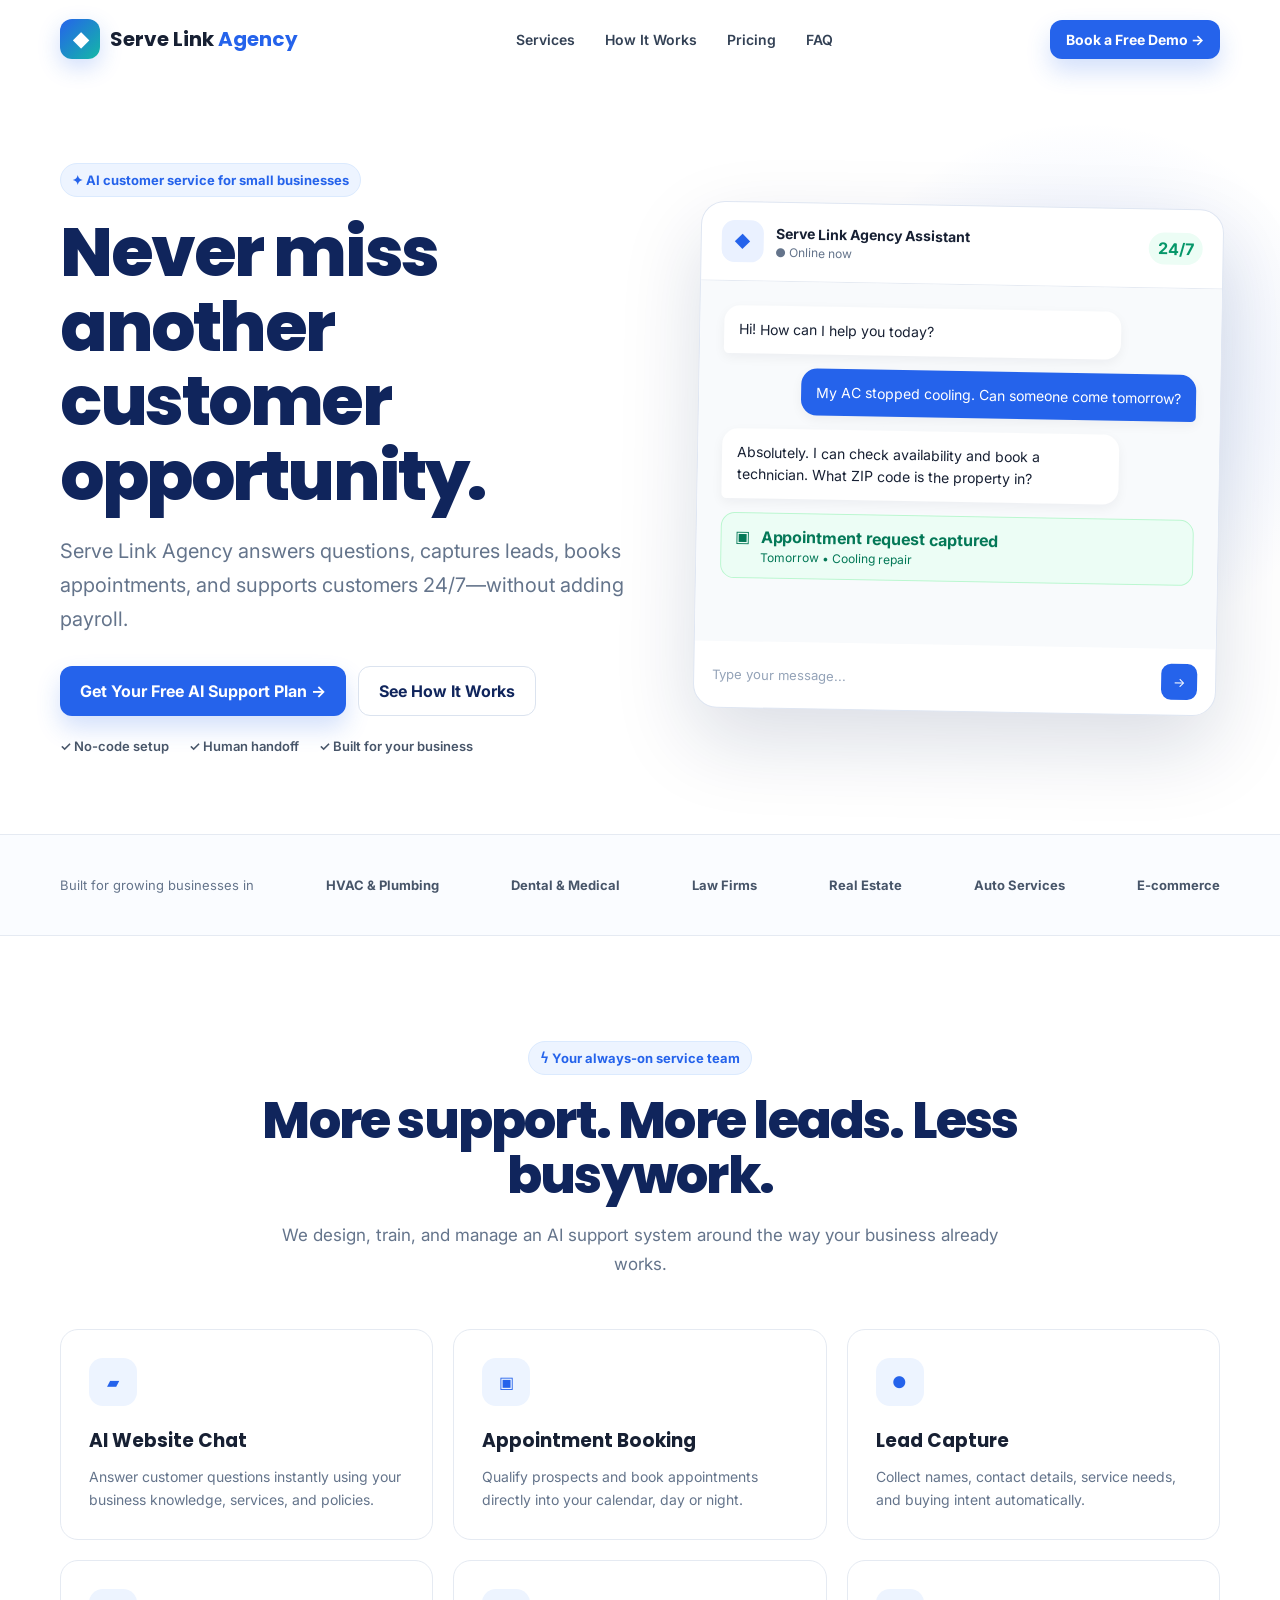
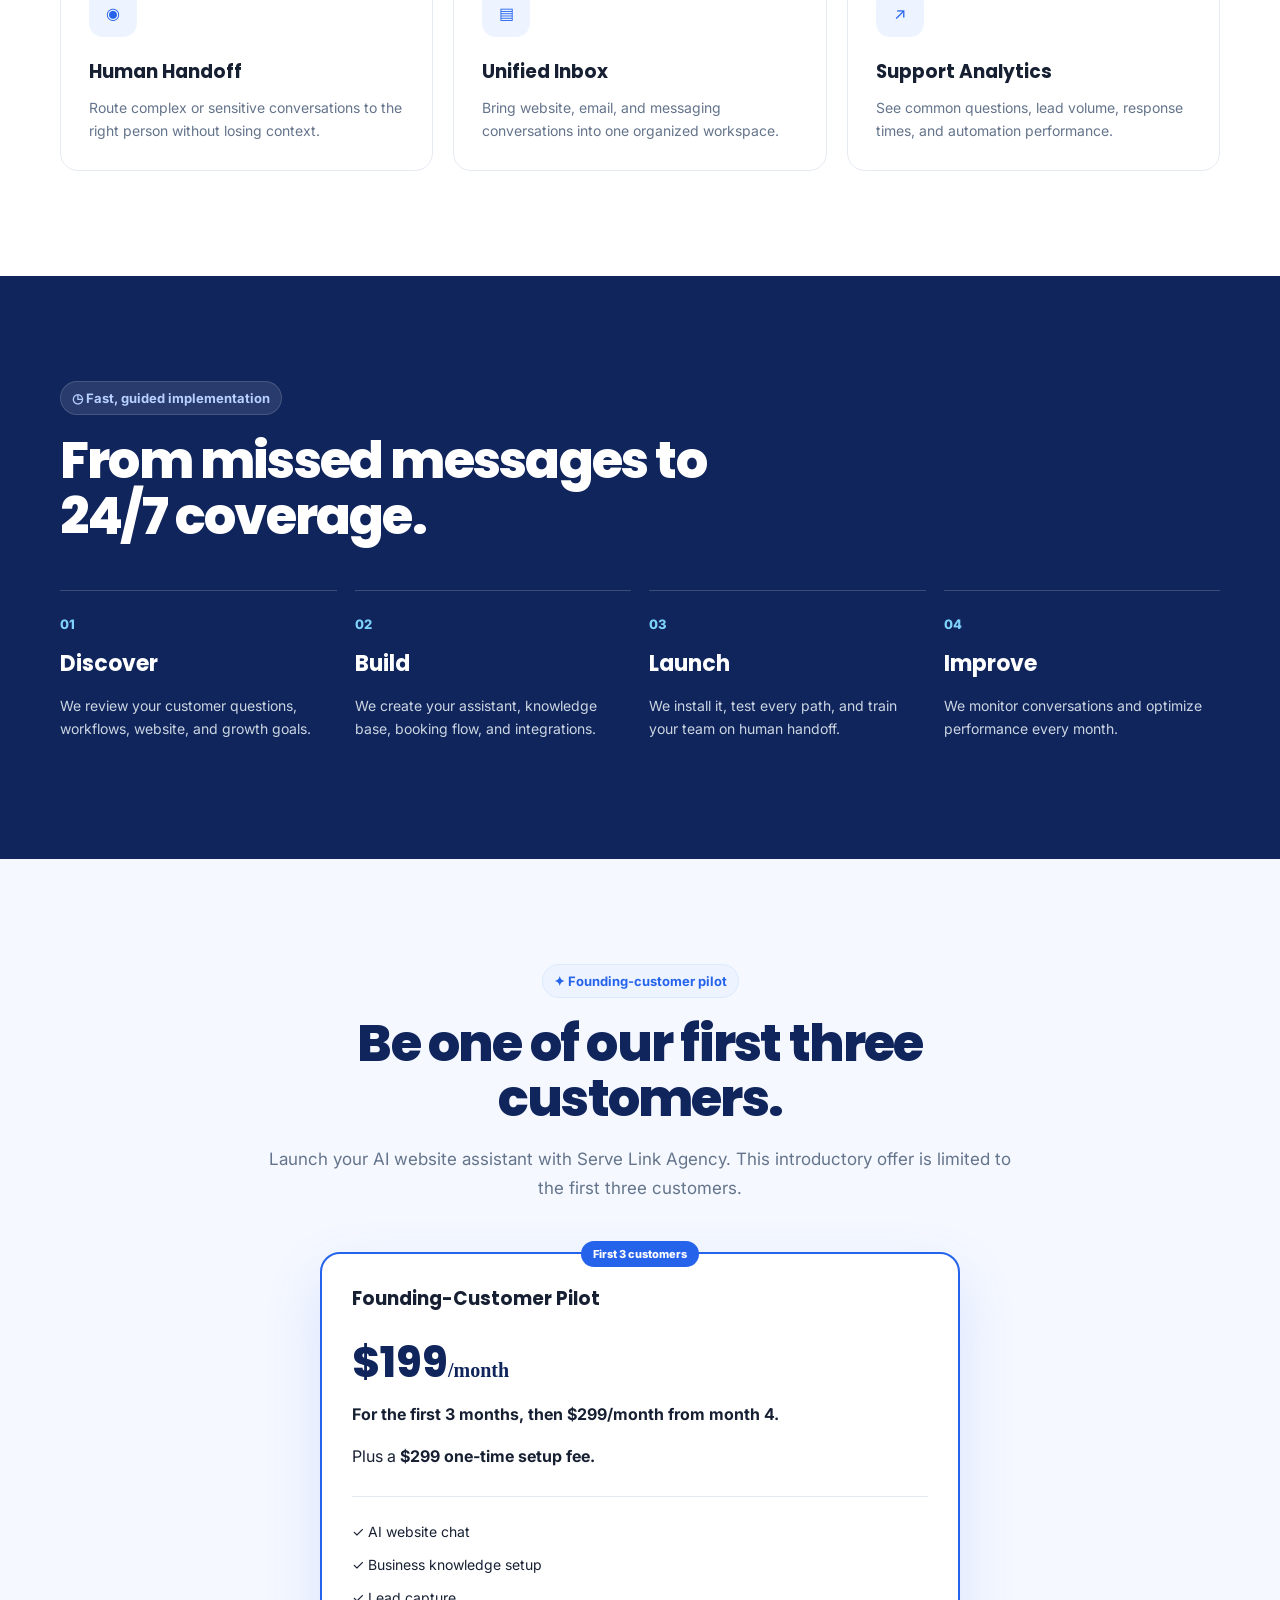
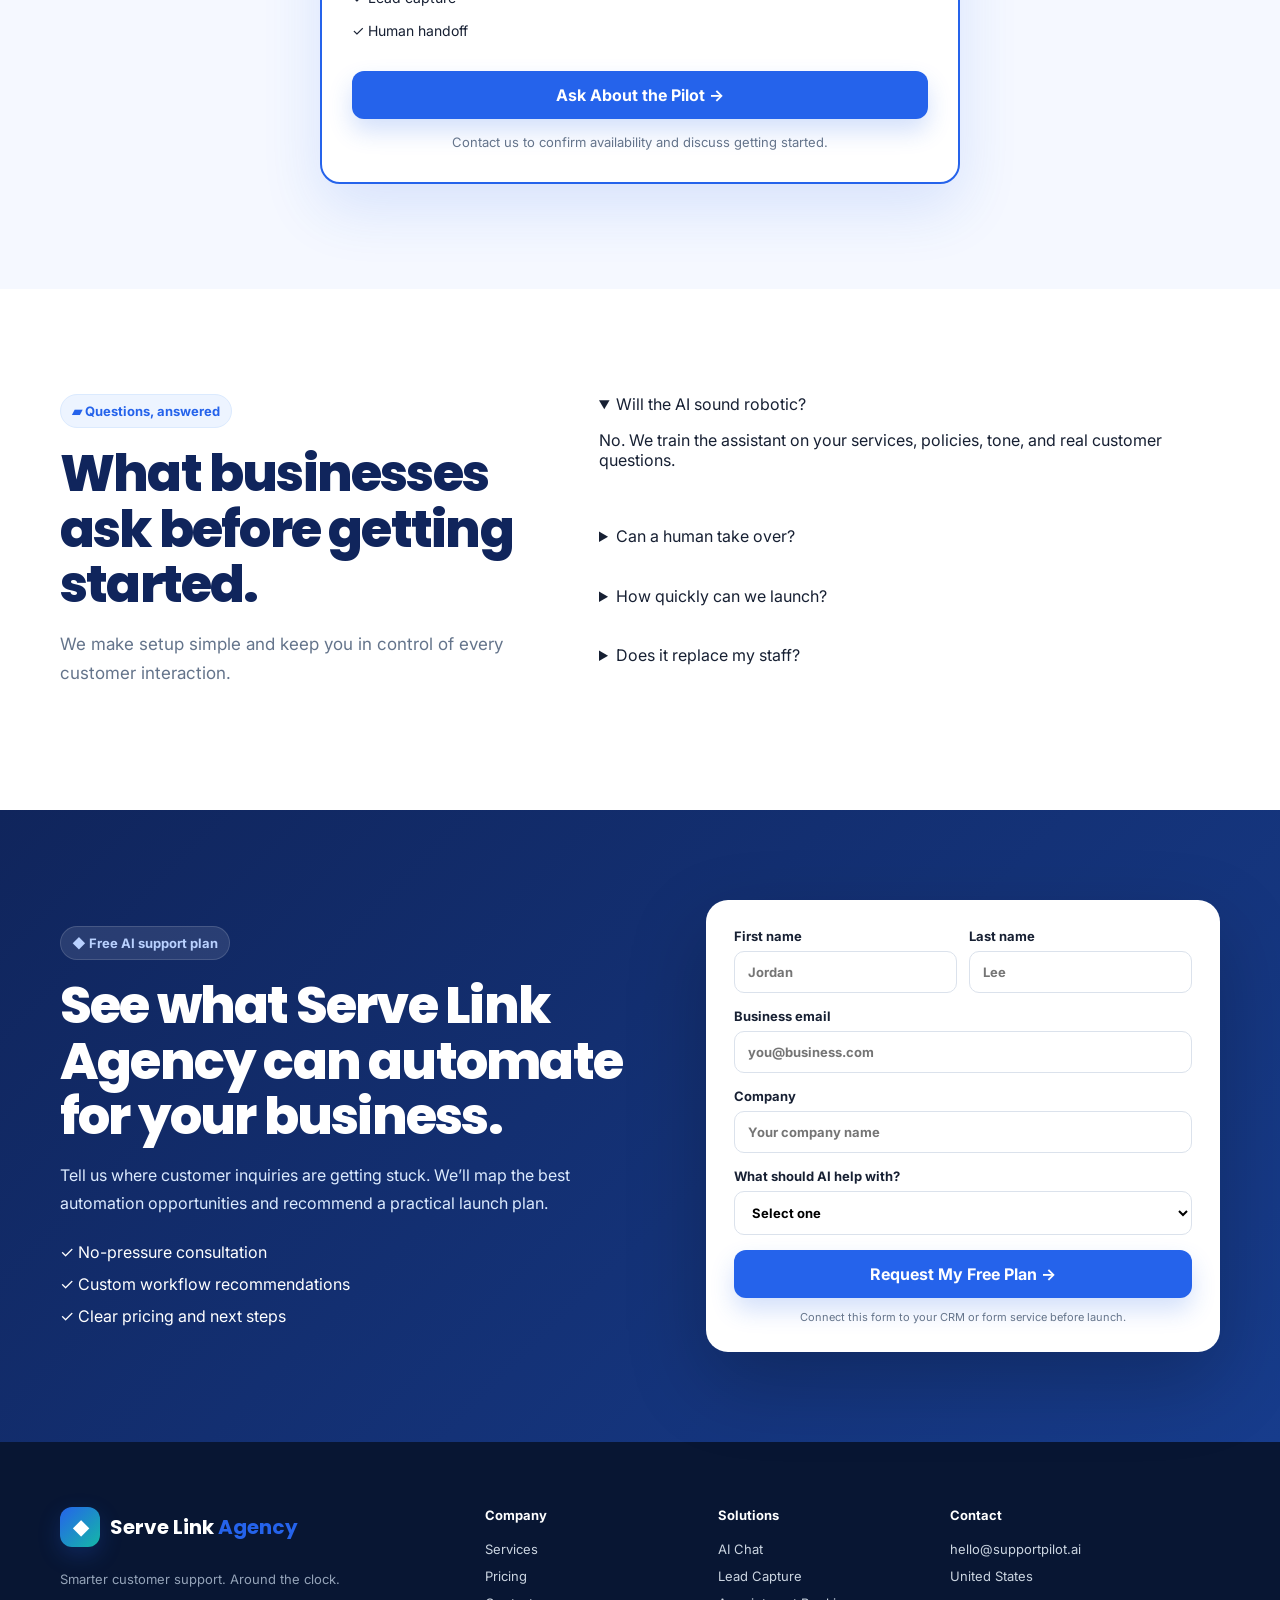
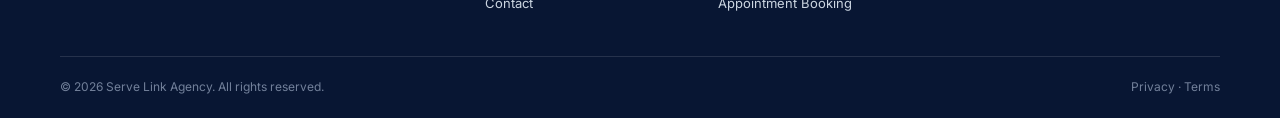
==== commit e778e45c: "Publish founding-customer pilot offer with explicit renewal pricing" ====
--- a/index.html
+++ b/index.html
@@ -1,11 +1,11 @@
-<!doctype html><html lang="en"><head><meta charset="utf-8"><meta name="viewport" content="width=device-width,initial-scale=1"><title>Serve Link Agency | AI Customer Service</title><meta name="description" content="24/7 AI customer support for small businesses."><link rel="stylesheet" href="styles.css"></head><body>
+<!doctype html><html lang="en"><head><meta charset="utf-8"><meta name="viewport" content="width=device-width,initial-scale=1"><title>Serve Link Agency | AI Customer Service</title><meta name="description" content="Serve Link Agency founding-customer pilot: $299 setup plus $199/month for 3 months, then $299/month. Limited to the first three customers."><link rel="stylesheet" href="styles.css?v=pilot-20260923"></head><body>
 <nav class="nav shell"><a class="brand" href="#top"><span class="brandmark">◆</span><span>Serve Link <b>Agency</b></span></a><div class="navlinks"><a href="#services">Services</a><a href="#how">How It Works</a><a href="#pricing">Pricing</a><a href="#faq">FAQ</a></div><a class="button small" href="#contact">Book a Free Demo →</a></nav>
 <section id="top" class="hero shell"><div class="heroCopy"><div class="eyebrow">✦ AI customer service for small businesses</div><h1>Never miss another customer opportunity.</h1><p class="lead">Serve Link Agency answers questions, captures leads, books appointments, and supports customers 24/7—without adding payroll.</p><div class="heroActions"><a class="button" href="#contact">Get Your Free AI Support Plan →</a><a class="button secondary" href="#how">See How It Works</a></div><div class="trustRow"><span>✓ No-code setup</span><span>✓ Human handoff</span><span>✓ Built for your business</span></div></div><div class="chatCard"><div class="chatHeader"><div class="avatar">◆</div><div><strong>Serve Link Agency Assistant</strong><span>● Online now</span></div><span class="liveBadge">24/7</span></div><div class="chatBody"><div class="bubble ai">Hi! How can I help you today?</div><div class="bubble user">My AC stopped cooling. Can someone come tomorrow?</div><div class="bubble ai">Absolutely. I can check availability and book a technician. What ZIP code is the property in?</div><div class="booking">▣ <div><strong>Appointment request captured</strong><span>Tomorrow • Cooling repair</span></div></div></div><div class="chatInput"><span>Type your message...</span><button>→</button></div></div></section>
 <section class="logoStrip"><div class="shell logoInner"><span>Built for growing businesses in</span><b>HVAC & Plumbing</b><b>Dental & Medical</b><b>Law Firms</b><b>Real Estate</b><b>Auto Services</b><b>E-commerce</b></div></section>
 <section id="services" class="section shell"><div class="sectionHead"><div class="eyebrow">ϟ Your always-on service team</div><h2>More support. More leads. Less busywork.</h2><p>We design, train, and manage an AI support system around the way your business already works.</p></div><div class="serviceGrid">
 <article class="serviceCard"><span class="serviceIcon">▰</span><h3>AI Website Chat</h3><p>Answer customer questions instantly using your business knowledge, services, and policies.</p></article><article class="serviceCard"><span class="serviceIcon">▣</span><h3>Appointment Booking</h3><p>Qualify prospects and book appointments directly into your calendar, day or night.</p></article><article class="serviceCard"><span class="serviceIcon">●</span><h3>Lead Capture</h3><p>Collect names, contact details, service needs, and buying intent automatically.</p></article><article class="serviceCard"><span class="serviceIcon">◉</span><h3>Human Handoff</h3><p>Route complex or sensitive conversations to the right person without losing context.</p></article><article class="serviceCard"><span class="serviceIcon">▤</span><h3>Unified Inbox</h3><p>Bring website, email, and messaging conversations into one organized workspace.</p></article><article class="serviceCard"><span class="serviceIcon">↗</span><h3>Support Analytics</h3><p>See common questions, lead volume, response times, and automation performance.</p></article></div></section>
 <section id="how" class="section darkSection"><div class="shell"><div class="sectionHead left light"><div class="eyebrow darkEyebrow">◷ Fast, guided implementation</div><h2>From missed messages to 24/7 coverage.</h2></div><div class="steps"><div class="step"><span>01</span><h3>Discover</h3><p>We review your customer questions, workflows, website, and growth goals.</p></div><div class="step"><span>02</span><h3>Build</h3><p>We create your assistant, knowledge base, booking flow, and integrations.</p></div><div class="step"><span>03</span><h3>Launch</h3><p>We install it, test every path, and train your team on human handoff.</p></div><div class="step"><span>04</span><h3>Improve</h3><p>We monitor conversations and optimize performance every month.</p></div></div></div></section>
-<section id="pricing" class="section softSection"><div class="shell"><div class="sectionHead"><div class="eyebrow">✦ Simple starting packages</div><h2>Start lean. Scale as demand grows.</h2><p>Every plan includes custom setup, brand matching, testing, and launch support.</p></div><div class="pricingGrid"><article class="priceCard"><h3>Launch</h3><div class="price">$499</div><p>Setup + $299/mo</p><div class="divider"></div><span class="priceItem">✓ 1 AI chatbot</span><span class="priceItem">✓ Up to 500 conversations</span><span class="priceItem">✓ FAQ knowledge base</span><span class="priceItem">✓ Lead capture</span><a href="#contact" class="button secondary">Choose Launch</a></article><article class="priceCard featured"><span class="popular">Most Popular</span><h3>Growth</h3><div class="price">$1,250</div><p>Setup + $799/mo</p><div class="divider"></div><span class="priceItem">✓ Everything in Launch</span><span class="priceItem">✓ Appointment booking</span><span class="priceItem">✓ CRM integration</span><span class="priceItem">✓ Human handoff</span><a href="#contact" class="button">Choose Growth</a></article><article class="priceCard"><h3>Scale</h3><div class="price">Custom</div><p>Built around your workflow</p><div class="divider"></div><span class="priceItem">✓ Multi-location support</span><span class="priceItem">✓ Advanced automations</span><span class="priceItem">✓ Voice AI options</span><span class="priceItem">✓ Dedicated success manager</span><a href="#contact" class="button secondary">Choose Scale</a></article></div></div></section>
+<section id="pricing" class="section softSection"><div class="shell"><div class="sectionHead"><div class="eyebrow">✦ Founding-customer pilot</div><h2>Be one of our first three customers.</h2><p>Launch your AI website assistant with Serve Link Agency. This introductory offer is limited to the first three customers.</p></div><div class="pricingGrid pilotPricing"><article class="priceCard featured"><span class="popular">First 3 customers</span><h3>Founding-Customer Pilot</h3><div class="price">$199<span class="pricePeriod">/month</span></div><p class="pilotTerms"><strong>For the first 3 months, then $299/month from month 4.</strong></p><p class="pilotSetup">Plus a <strong>$299 one-time setup fee.</strong></p><div class="divider"></div><span class="priceItem">✓ AI website chat</span><span class="priceItem">✓ Business knowledge setup</span><span class="priceItem">✓ Lead capture</span><span class="priceItem">✓ Human handoff</span><a href="#contact" class="button">Ask About the Pilot →</a><p class="pilotNote">Contact us to confirm availability and discuss getting started.</p></article></div></div></section>
 <section id="faq" class="section shell faqWrap"><div><div class="eyebrow">▰ Questions, answered</div><h2>What businesses ask before getting started.</h2><p class="lead smallLead">We make setup simple and keep you in control of every customer interaction.</p></div><div class="faqList"><details open><summary>Will the AI sound robotic?</summary><p>No. We train the assistant on your services, policies, tone, and real customer questions.</p></details><details><summary>Can a human take over?</summary><p>Yes. Conversations can transfer to your team with the full history attached.</p></details><details><summary>How quickly can we launch?</summary><p>Most small-business setups can launch within a few business days after content and access are provided.</p></details><details><summary>Does it replace my staff?</summary><p>It handles repetitive and after-hours requests so staff can focus on conversations needing a human.</p></details></div></section>
 <section id="contact" class="section ctaSection"><div class="shell contactGrid"><div><div class="eyebrow darkEyebrow">◆ Free AI support plan</div><h2>See what Serve Link Agency can automate for your business.</h2><p>Tell us where customer inquiries are getting stuck. We’ll map the best automation opportunities and recommend a practical launch plan.</p><div class="contactPoints"><span>✓ No-pressure consultation</span><span>✓ Custom workflow recommendations</span><span>✓ Clear pricing and next steps</span></div></div><form class="contactForm" id="leadForm"><div class="fieldRow"><label>First name<input required placeholder="Jordan"></label><label>Last name<input required placeholder="Lee"></label></div><label>Business email<input required type="email" placeholder="you@business.com"></label><label>Company<input required placeholder="Your company name"></label><label>What should AI help with?<select required><option value="">Select one</option><option>Answer customer questions</option><option>Capture and qualify leads</option><option>Book appointments</option><option>Build a complete AI support system</option></select></label><button class="button full" type="submit">Request My Free Plan →</button><small>Connect this form to your CRM or form service before launch.</small></form></div></section>
 <footer><div class="shell footerGrid"><div><a class="brand lightBrand" href="#top"><span class="brandmark">◆</span><span>Serve Link <b>Agency</b></span></a><p>Smarter customer support. Around the clock.</p></div><div><b>Company</b><a href="#services">Services</a><a href="#pricing">Pricing</a><a href="#contact">Contact</a></div><div><b>Solutions</b><a href="#services">AI Chat</a><a href="#services">Lead Capture</a><a href="#services">Appointment Booking</a></div><div><b>Contact</b><a href="mailto:hello@supportpilot.ai">hello@supportpilot.ai</a><span>United States</span></div></div><div class="shell footerBottom"><span>© 2026 Serve Link Agency. All rights reserved.</span><span>Privacy · Terms</span></div></footer>
--- a/styles.css
+++ b/styles.css
@@ -6,3 +6,6 @@
 @media(max-width:600px){.shell{width:min(100% - 28px,1160px)}.hero{min-height:auto;padding:45px 0 60px}.hero h1{font-size:42px}.lead{font-size:17px}.heroActions{flex-direction:column}.heroActions .button{width:100%}.trustRow{display:grid}.serviceGrid,.steps,.metricGrid,.fieldRow,.footerGrid{grid-template-columns:1fr}.section{padding:65px 0}.section h2,.ctaSection h2{font-size:34px}.chatBody{padding:16px}.logoInner{padding:25px 0}.logoInner span{width:100%;text-align:center}.footerBottom{flex-direction:column;gap:10px}.contactForm{padding:20px}}
 
 .textIcon{display:inline-flex;align-items:center;justify-content:center;line-height:1;font-weight:800}
+
+/* Founding-customer offer: keep the renewal price as prominent as the introductory terms. */
+.pilotPricing{grid-template-columns:1fr;max-width:640px;margin:0 auto}.pilotPricing .featured{transform:none}.pricePeriod{font-size:20px;font-weight:600}.priceCard .pilotTerms,.priceCard .pilotSetup{font-size:16px;line-height:1.6;color:var(--ink);margin:8px 0}.pilotPricing .button{margin-top:24px}.priceCard .pilotNote{font-size:13px;line-height:1.6;text-align:center;margin-bottom:0}.pilotPricing .popular{white-space:nowrap}
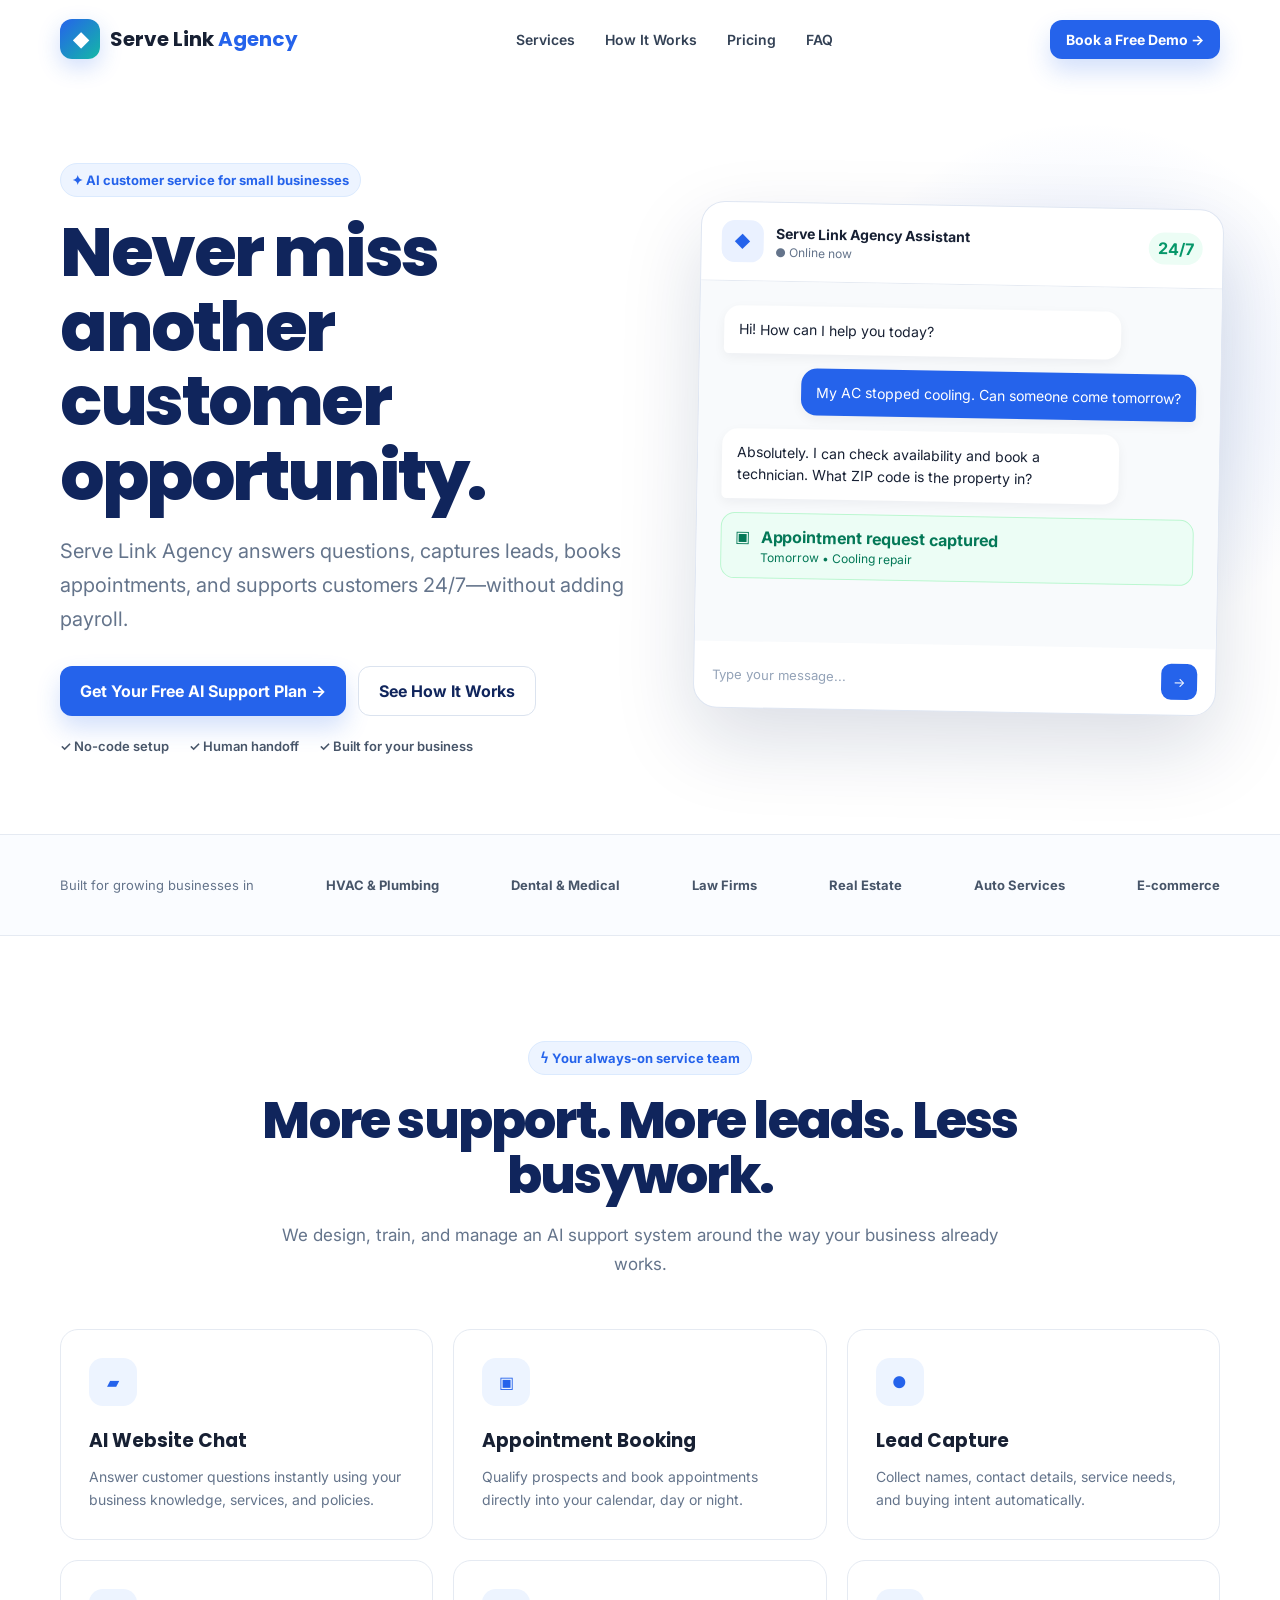
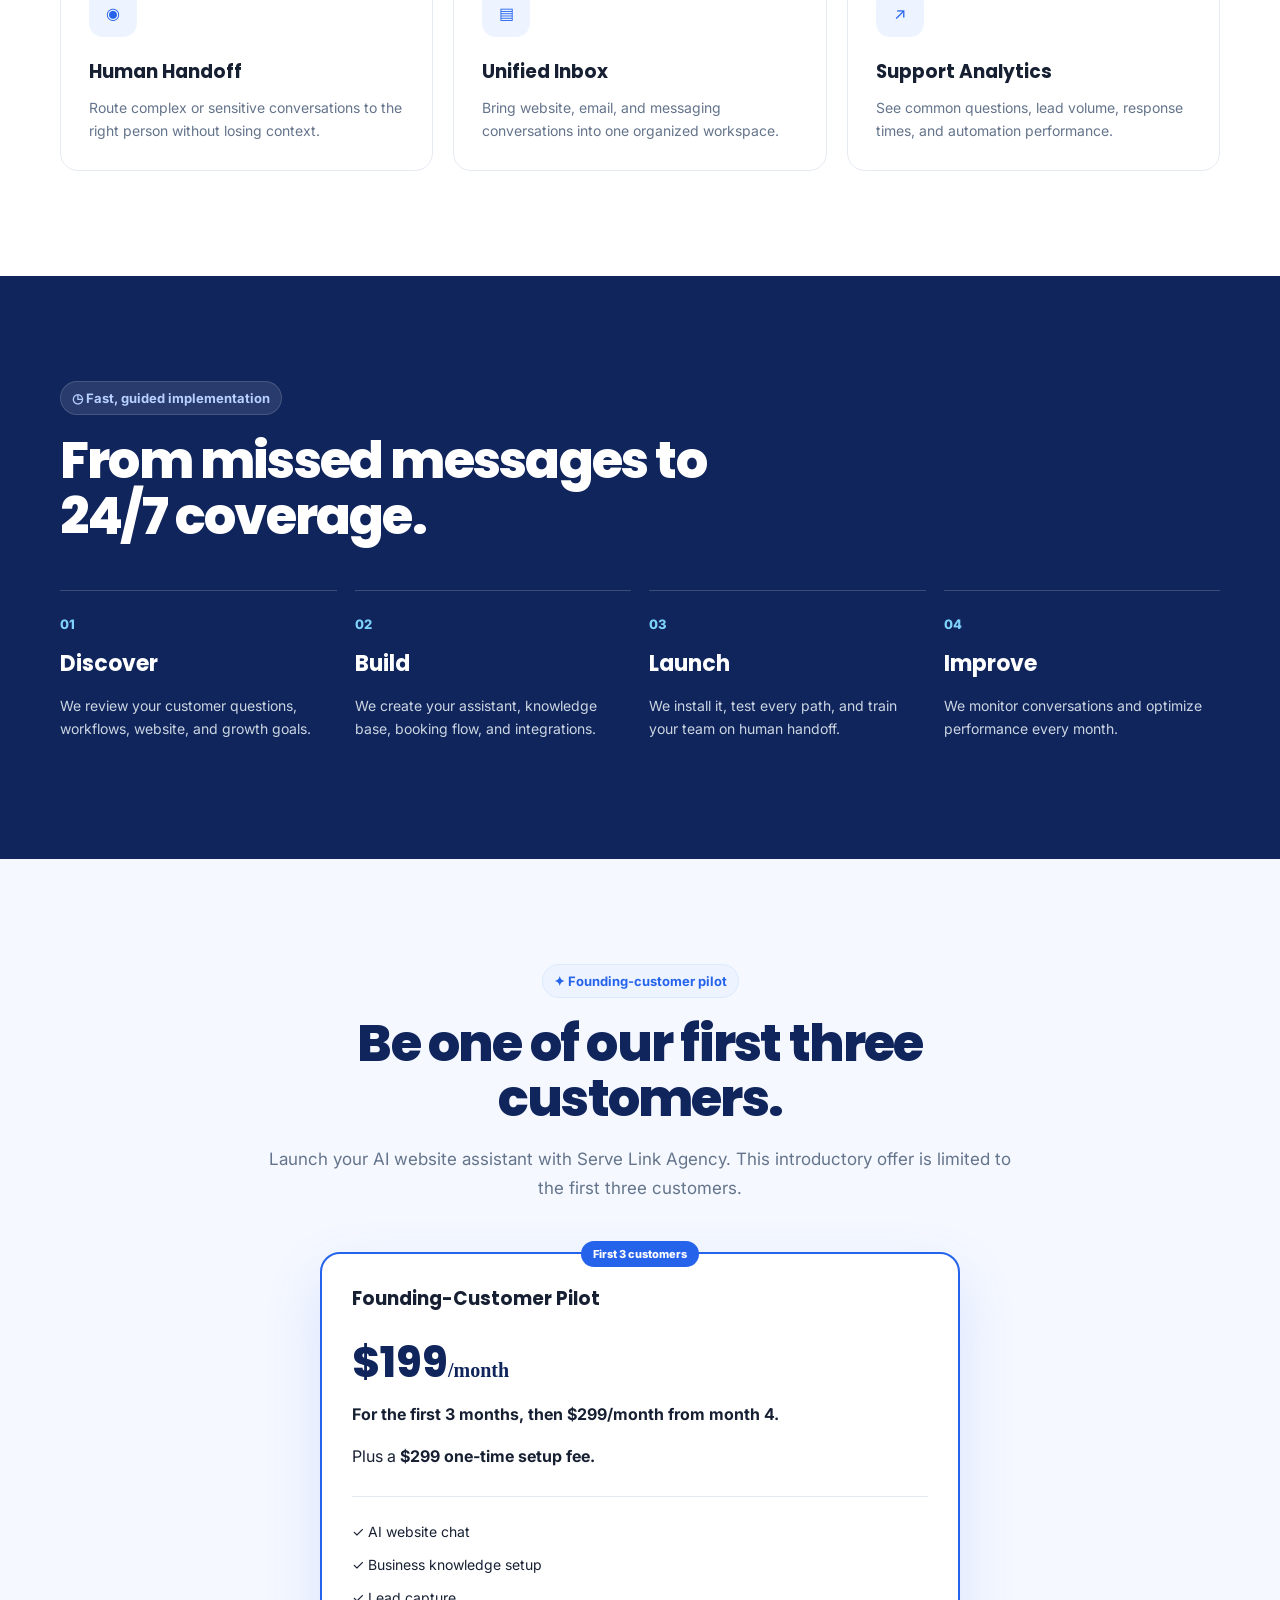
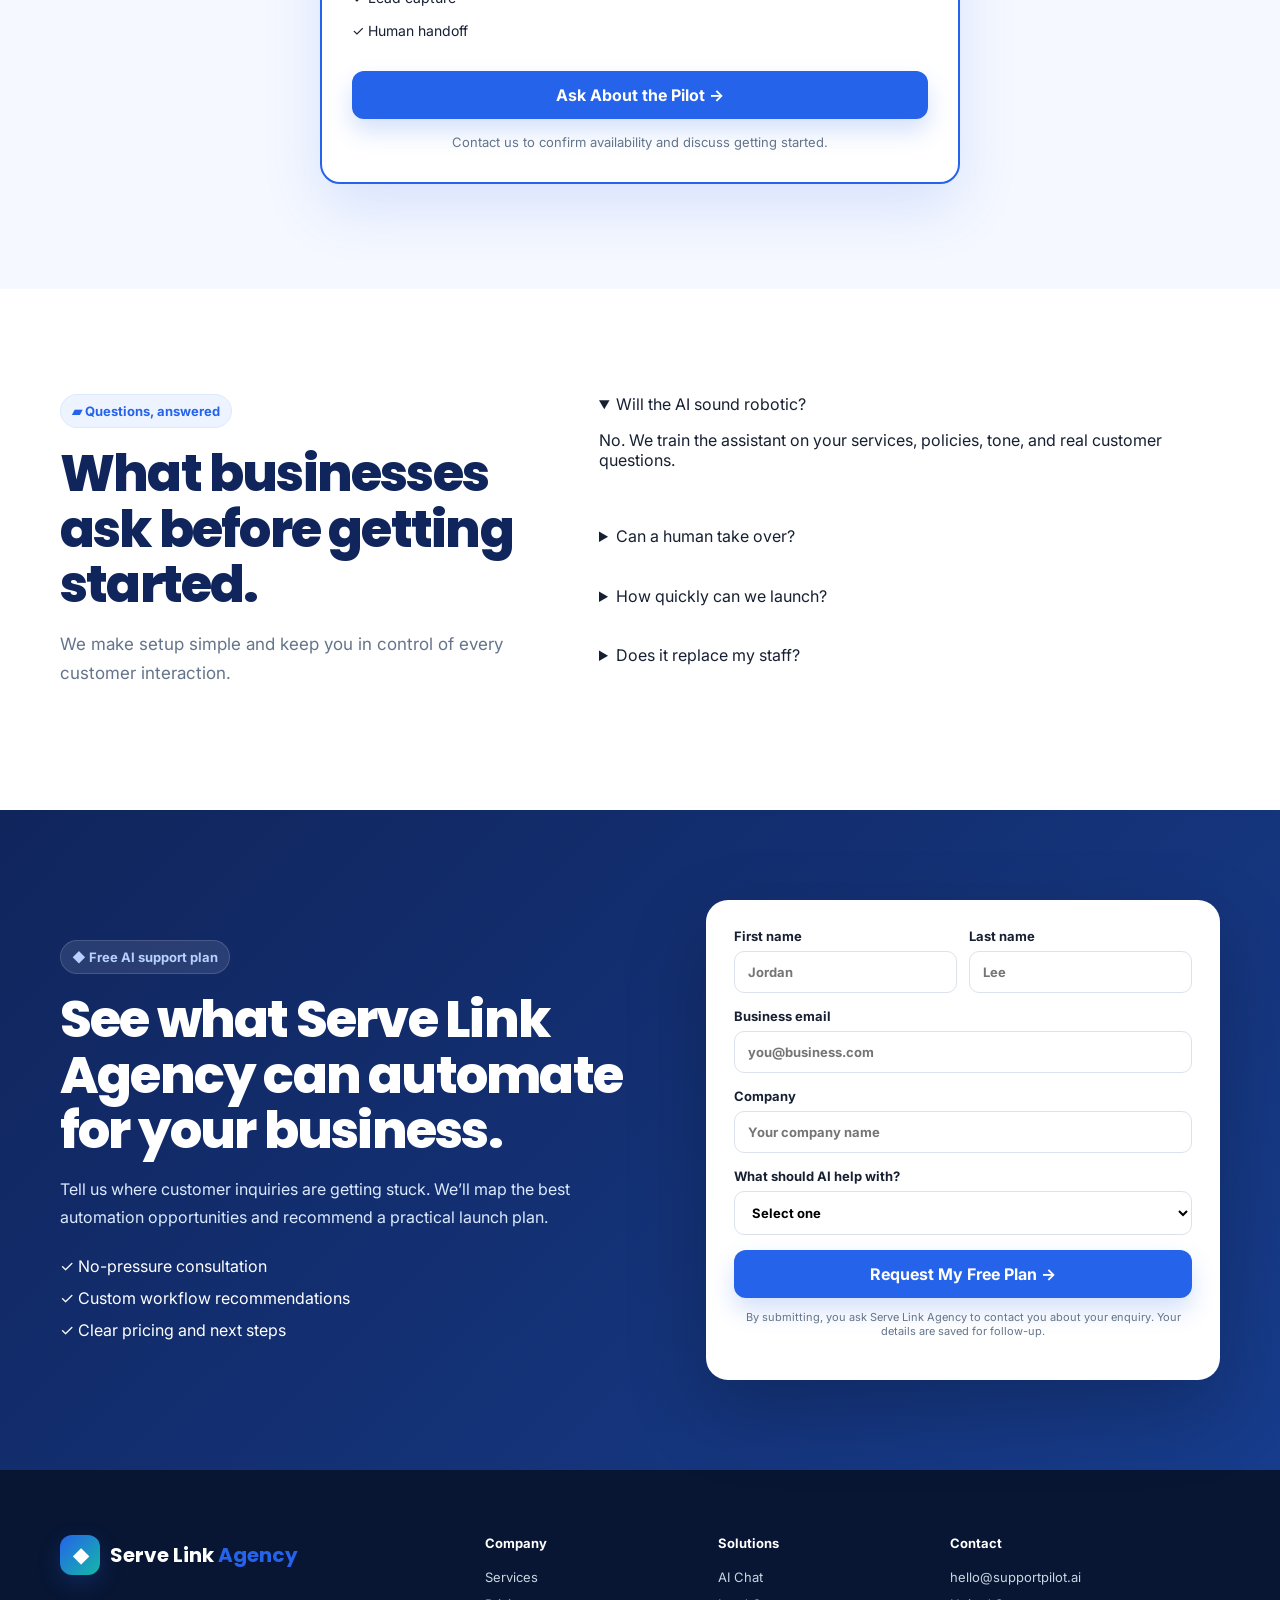
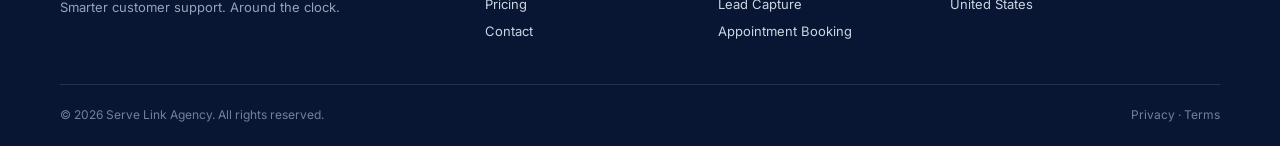
==== commit 12b9ca21: "Connect website contact form to atomic lead capture and human inbox" ====
--- a/index.html
+++ b/index.html
@@ -7,6 +7,6 @@
 <section id="how" class="section darkSection"><div class="shell"><div class="sectionHead left light"><div class="eyebrow darkEyebrow">◷ Fast, guided implementation</div><h2>From missed messages to 24/7 coverage.</h2></div><div class="steps"><div class="step"><span>01</span><h3>Discover</h3><p>We review your customer questions, workflows, website, and growth goals.</p></div><div class="step"><span>02</span><h3>Build</h3><p>We create your assistant, knowledge base, booking flow, and integrations.</p></div><div class="step"><span>03</span><h3>Launch</h3><p>We install it, test every path, and train your team on human handoff.</p></div><div class="step"><span>04</span><h3>Improve</h3><p>We monitor conversations and optimize performance every month.</p></div></div></div></section>
 <section id="pricing" class="section softSection"><div class="shell"><div class="sectionHead"><div class="eyebrow">✦ Founding-customer pilot</div><h2>Be one of our first three customers.</h2><p>Launch your AI website assistant with Serve Link Agency. This introductory offer is limited to the first three customers.</p></div><div class="pricingGrid pilotPricing"><article class="priceCard featured"><span class="popular">First 3 customers</span><h3>Founding-Customer Pilot</h3><div class="price">$199<span class="pricePeriod">/month</span></div><p class="pilotTerms"><strong>For the first 3 months, then $299/month from month 4.</strong></p><p class="pilotSetup">Plus a <strong>$299 one-time setup fee.</strong></p><div class="divider"></div><span class="priceItem">✓ AI website chat</span><span class="priceItem">✓ Business knowledge setup</span><span class="priceItem">✓ Lead capture</span><span class="priceItem">✓ Human handoff</span><a href="#contact" class="button">Ask About the Pilot →</a><p class="pilotNote">Contact us to confirm availability and discuss getting started.</p></article></div></div></section>
 <section id="faq" class="section shell faqWrap"><div><div class="eyebrow">▰ Questions, answered</div><h2>What businesses ask before getting started.</h2><p class="lead smallLead">We make setup simple and keep you in control of every customer interaction.</p></div><div class="faqList"><details open><summary>Will the AI sound robotic?</summary><p>No. We train the assistant on your services, policies, tone, and real customer questions.</p></details><details><summary>Can a human take over?</summary><p>Yes. Conversations can transfer to your team with the full history attached.</p></details><details><summary>How quickly can we launch?</summary><p>Most small-business setups can launch within a few business days after content and access are provided.</p></details><details><summary>Does it replace my staff?</summary><p>It handles repetitive and after-hours requests so staff can focus on conversations needing a human.</p></details></div></section>
-<section id="contact" class="section ctaSection"><div class="shell contactGrid"><div><div class="eyebrow darkEyebrow">◆ Free AI support plan</div><h2>See what Serve Link Agency can automate for your business.</h2><p>Tell us where customer inquiries are getting stuck. We’ll map the best automation opportunities and recommend a practical launch plan.</p><div class="contactPoints"><span>✓ No-pressure consultation</span><span>✓ Custom workflow recommendations</span><span>✓ Clear pricing and next steps</span></div></div><form class="contactForm" id="leadForm"><div class="fieldRow"><label>First name<input required placeholder="Jordan"></label><label>Last name<input required placeholder="Lee"></label></div><label>Business email<input required type="email" placeholder="you@business.com"></label><label>Company<input required placeholder="Your company name"></label><label>What should AI help with?<select required><option value="">Select one</option><option>Answer customer questions</option><option>Capture and qualify leads</option><option>Book appointments</option><option>Build a complete AI support system</option></select></label><button class="button full" type="submit">Request My Free Plan →</button><small>Connect this form to your CRM or form service before launch.</small></form></div></section>
+<section id="contact" class="section ctaSection"><div class="shell contactGrid"><div><div class="eyebrow darkEyebrow">◆ Free AI support plan</div><h2>See what Serve Link Agency can automate for your business.</h2><p>Tell us where customer inquiries are getting stuck. We’ll map the best automation opportunities and recommend a practical launch plan.</p><div class="contactPoints"><span>✓ No-pressure consultation</span><span>✓ Custom workflow recommendations</span><span>✓ Clear pricing and next steps</span></div></div><form class="contactForm" id="leadForm"><div class="fieldRow"><label>First name<input required name="first_name" autocomplete="given-name" maxlength="90" placeholder="Jordan"></label><label>Last name<input required name="last_name" autocomplete="family-name" maxlength="90" placeholder="Lee"></label></div><label>Business email<input required name="email" autocomplete="email" maxlength="320" type="email" placeholder="you@business.com"></label><label>Company<input required name="company" autocomplete="organization" maxlength="200" placeholder="Your company name"></label><label>What should AI help with?<select required name="need"><option value="">Select one</option><option>Answer customer questions</option><option>Capture and qualify leads</option><option>Book appointments</option><option>Build a complete AI support system</option></select></label><button class="button full" type="submit">Request My Free Plan →</button><small>By submitting, you ask Serve Link Agency to contact you about your enquiry. Your details are saved for follow-up.</small><p id="leadStatus" role="status" aria-live="polite" style="color:#172033;font-size:14px;line-height:1.6"></p><noscript>Please enable JavaScript to submit this enquiry.</noscript></form></div></section>
 <footer><div class="shell footerGrid"><div><a class="brand lightBrand" href="#top"><span class="brandmark">◆</span><span>Serve Link <b>Agency</b></span></a><p>Smarter customer support. Around the clock.</p></div><div><b>Company</b><a href="#services">Services</a><a href="#pricing">Pricing</a><a href="#contact">Contact</a></div><div><b>Solutions</b><a href="#services">AI Chat</a><a href="#services">Lead Capture</a><a href="#services">Appointment Booking</a></div><div><b>Contact</b><a href="mailto:hello@supportpilot.ai">hello@supportpilot.ai</a><span>United States</span></div></div><div class="shell footerBottom"><span>© 2026 Serve Link Agency. All rights reserved.</span><span>Privacy · Terms</span></div></footer>
-<script src="script.js"></script></body></html>
+<script src="script.js?v=lead-20260923"></script></body></html>
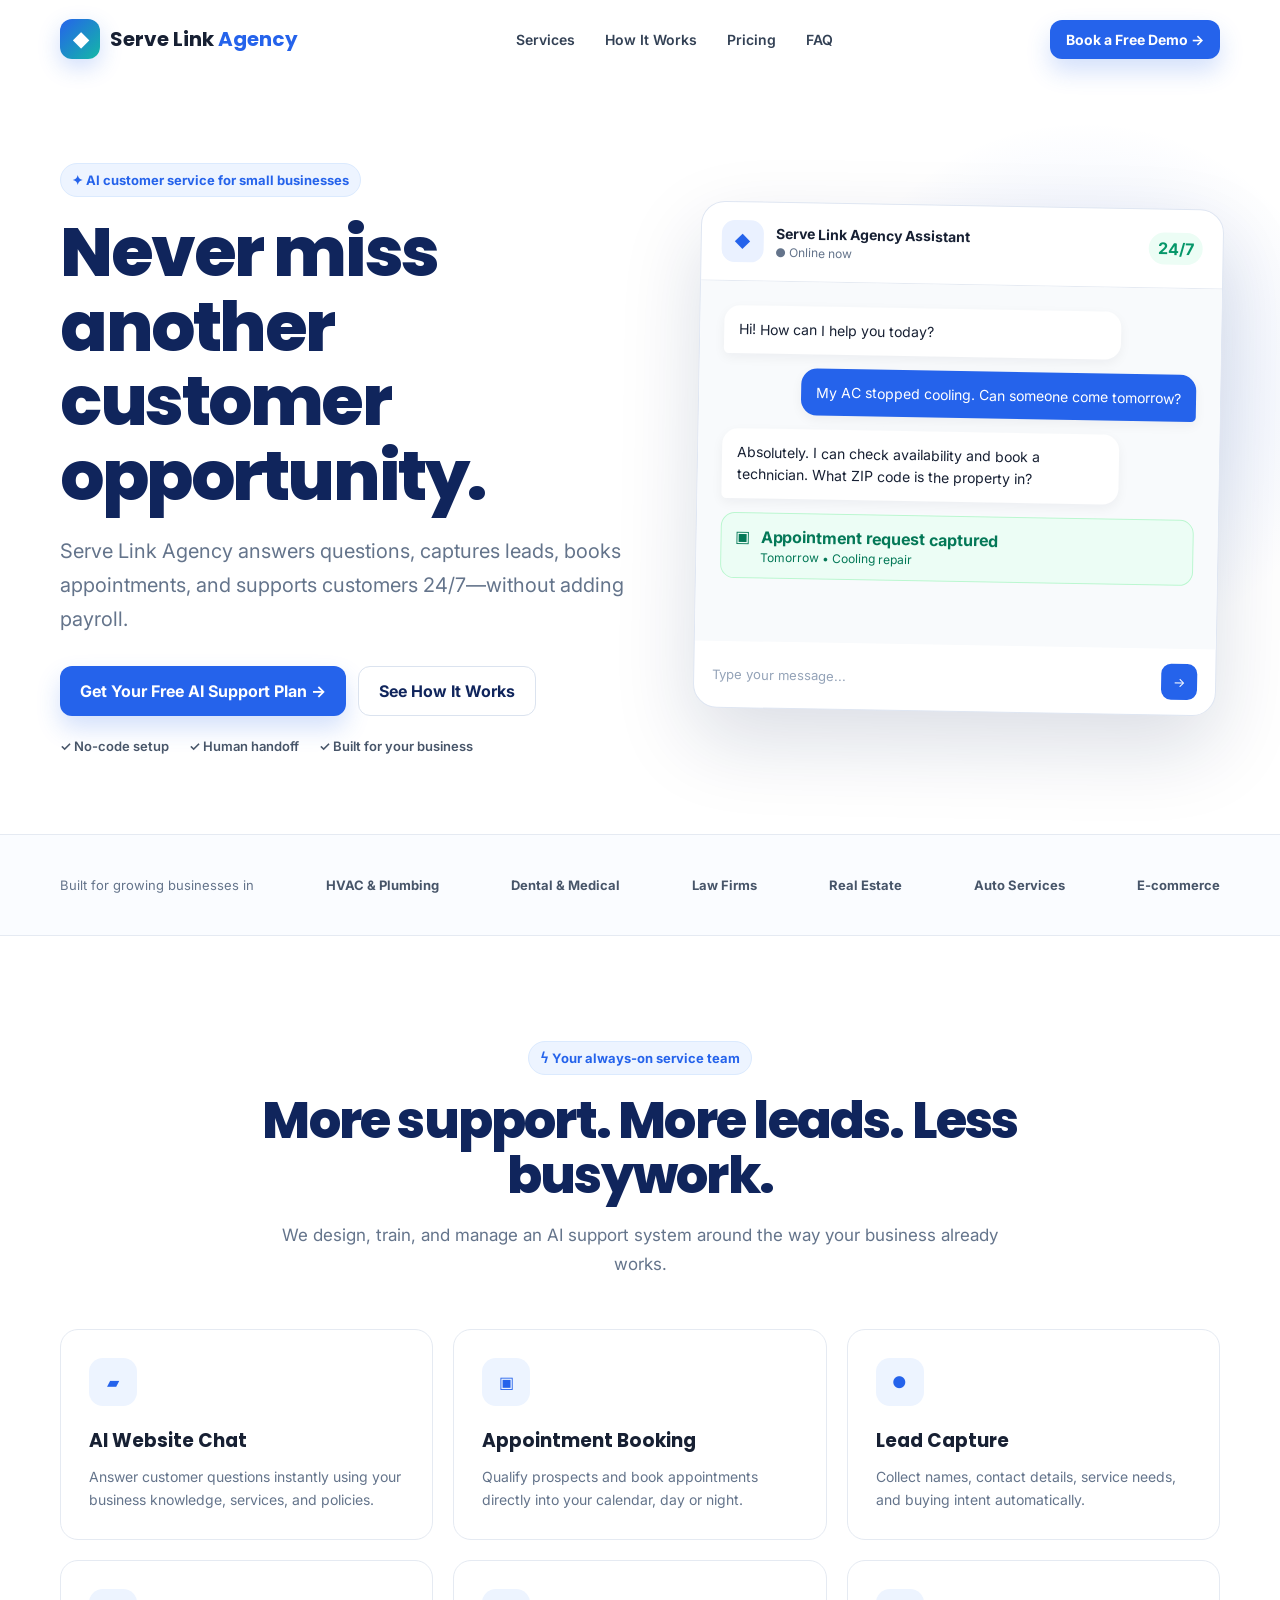
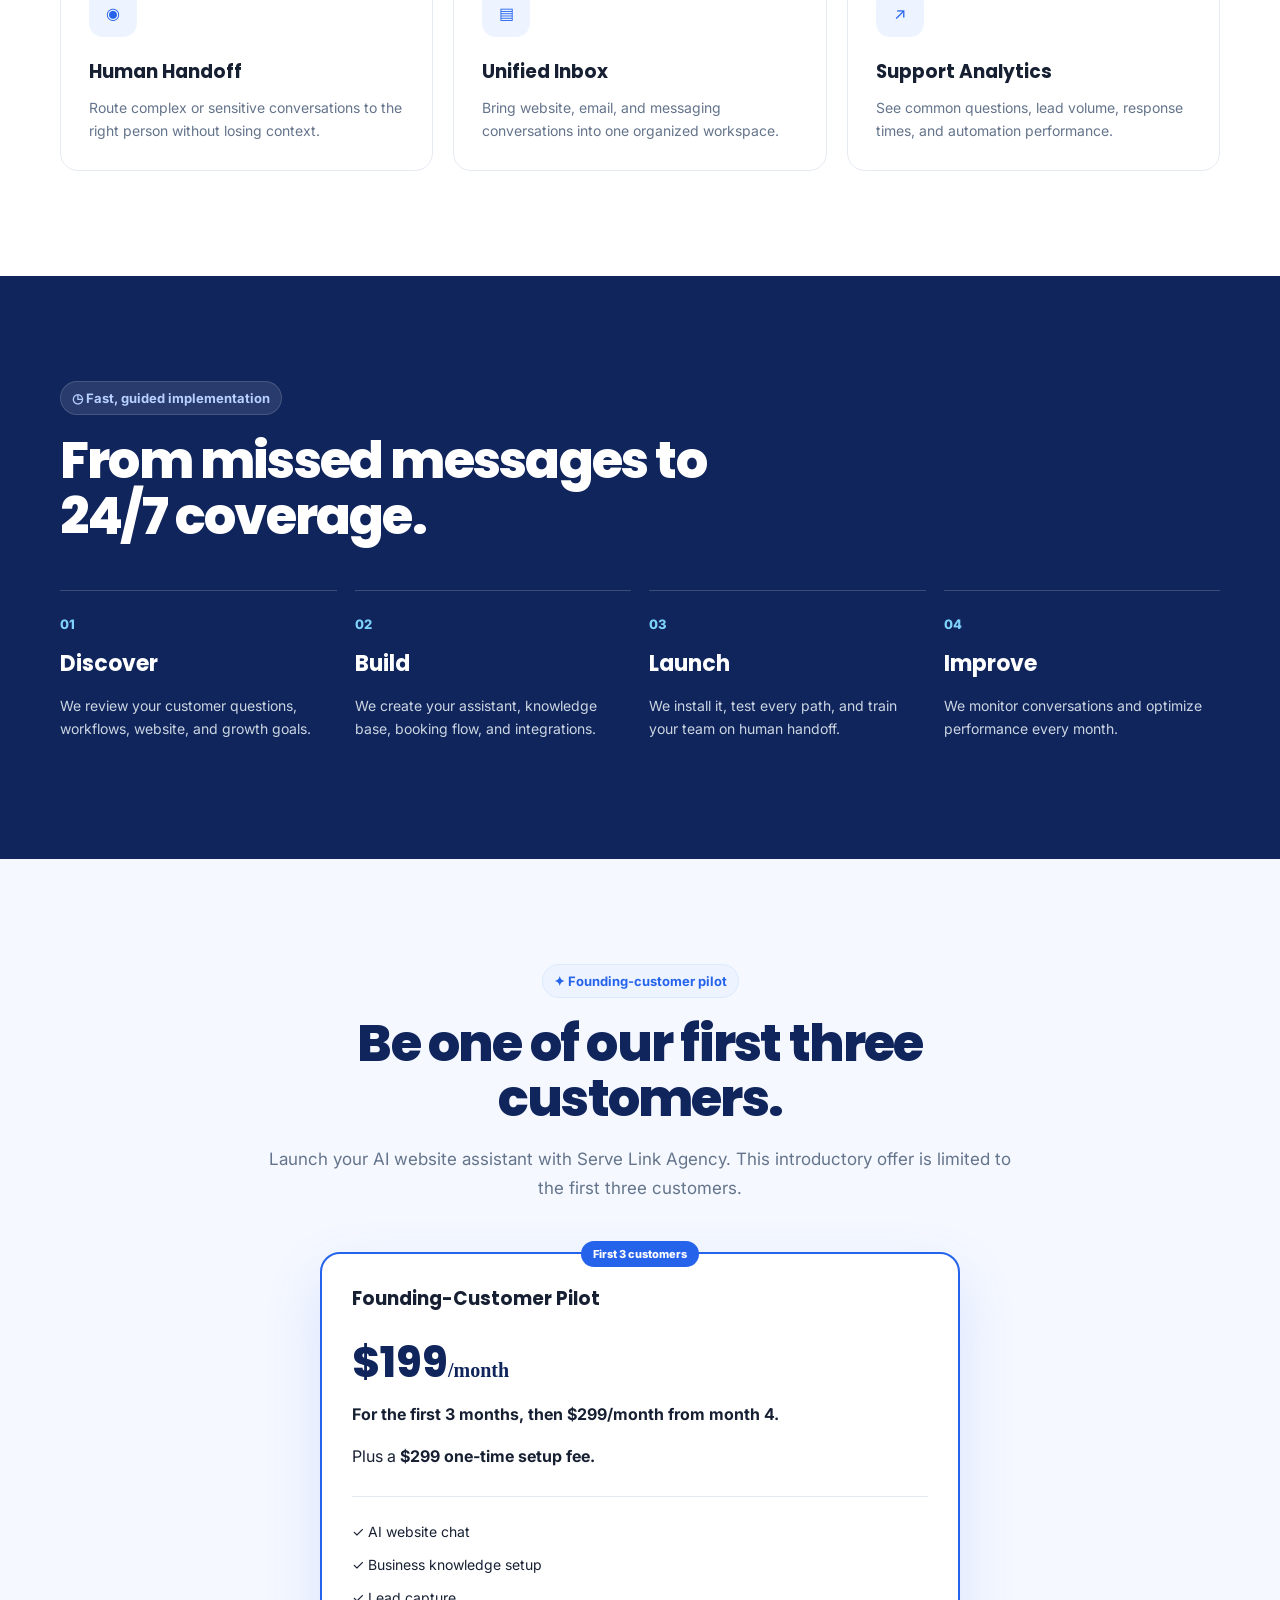
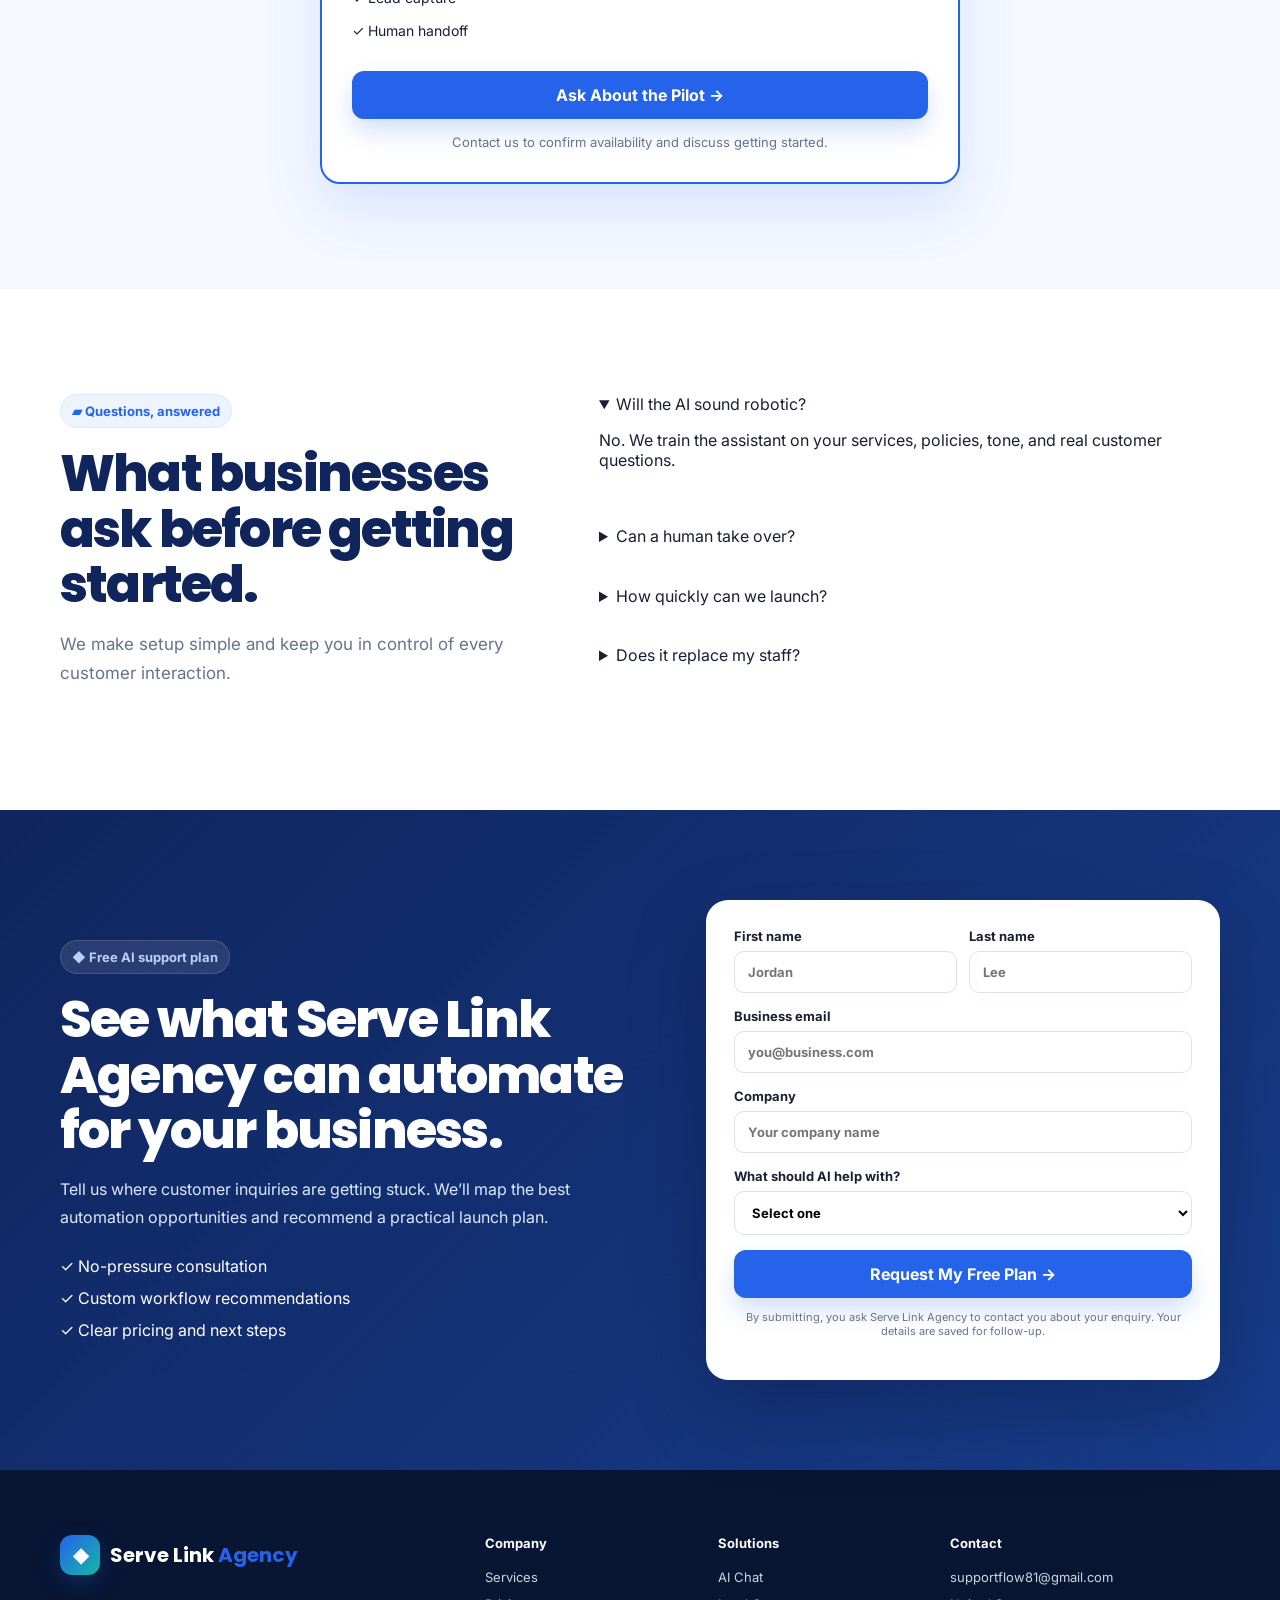
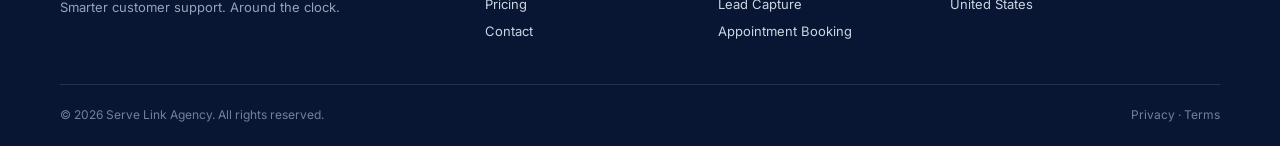
==== commit 1dc882ac: "Update public contact email to supportflow81@gmail.com" ====
--- a/index.html
+++ b/index.html
@@ -8,5 +8,5 @@
 <section id="pricing" class="section softSection"><div class="shell"><div class="sectionHead"><div class="eyebrow">✦ Founding-customer pilot</div><h2>Be one of our first three customers.</h2><p>Launch your AI website assistant with Serve Link Agency. This introductory offer is limited to the first three customers.</p></div><div class="pricingGrid pilotPricing"><article class="priceCard featured"><span class="popular">First 3 customers</span><h3>Founding-Customer Pilot</h3><div class="price">$199<span class="pricePeriod">/month</span></div><p class="pilotTerms"><strong>For the first 3 months, then $299/month from month 4.</strong></p><p class="pilotSetup">Plus a <strong>$299 one-time setup fee.</strong></p><div class="divider"></div><span class="priceItem">✓ AI website chat</span><span class="priceItem">✓ Business knowledge setup</span><span class="priceItem">✓ Lead capture</span><span class="priceItem">✓ Human handoff</span><a href="#contact" class="button">Ask About the Pilot →</a><p class="pilotNote">Contact us to confirm availability and discuss getting started.</p></article></div></div></section>
 <section id="faq" class="section shell faqWrap"><div><div class="eyebrow">▰ Questions, answered</div><h2>What businesses ask before getting started.</h2><p class="lead smallLead">We make setup simple and keep you in control of every customer interaction.</p></div><div class="faqList"><details open><summary>Will the AI sound robotic?</summary><p>No. We train the assistant on your services, policies, tone, and real customer questions.</p></details><details><summary>Can a human take over?</summary><p>Yes. Conversations can transfer to your team with the full history attached.</p></details><details><summary>How quickly can we launch?</summary><p>Most small-business setups can launch within a few business days after content and access are provided.</p></details><details><summary>Does it replace my staff?</summary><p>It handles repetitive and after-hours requests so staff can focus on conversations needing a human.</p></details></div></section>
 <section id="contact" class="section ctaSection"><div class="shell contactGrid"><div><div class="eyebrow darkEyebrow">◆ Free AI support plan</div><h2>See what Serve Link Agency can automate for your business.</h2><p>Tell us where customer inquiries are getting stuck. We’ll map the best automation opportunities and recommend a practical launch plan.</p><div class="contactPoints"><span>✓ No-pressure consultation</span><span>✓ Custom workflow recommendations</span><span>✓ Clear pricing and next steps</span></div></div><form class="contactForm" id="leadForm"><div class="fieldRow"><label>First name<input required name="first_name" autocomplete="given-name" maxlength="90" placeholder="Jordan"></label><label>Last name<input required name="last_name" autocomplete="family-name" maxlength="90" placeholder="Lee"></label></div><label>Business email<input required name="email" autocomplete="email" maxlength="320" type="email" placeholder="you@business.com"></label><label>Company<input required name="company" autocomplete="organization" maxlength="200" placeholder="Your company name"></label><label>What should AI help with?<select required name="need"><option value="">Select one</option><option>Answer customer questions</option><option>Capture and qualify leads</option><option>Book appointments</option><option>Build a complete AI support system</option></select></label><button class="button full" type="submit">Request My Free Plan →</button><small>By submitting, you ask Serve Link Agency to contact you about your enquiry. Your details are saved for follow-up.</small><p id="leadStatus" role="status" aria-live="polite" style="color:#172033;font-size:14px;line-height:1.6"></p><noscript>Please enable JavaScript to submit this enquiry.</noscript></form></div></section>
-<footer><div class="shell footerGrid"><div><a class="brand lightBrand" href="#top"><span class="brandmark">◆</span><span>Serve Link <b>Agency</b></span></a><p>Smarter customer support. Around the clock.</p></div><div><b>Company</b><a href="#services">Services</a><a href="#pricing">Pricing</a><a href="#contact">Contact</a></div><div><b>Solutions</b><a href="#services">AI Chat</a><a href="#services">Lead Capture</a><a href="#services">Appointment Booking</a></div><div><b>Contact</b><a href="mailto:hello@supportpilot.ai">hello@supportpilot.ai</a><span>United States</span></div></div><div class="shell footerBottom"><span>© 2026 Serve Link Agency. All rights reserved.</span><span>Privacy · Terms</span></div></footer>
+<footer><div class="shell footerGrid"><div><a class="brand lightBrand" href="#top"><span class="brandmark">◆</span><span>Serve Link <b>Agency</b></span></a><p>Smarter customer support. Around the clock.</p></div><div><b>Company</b><a href="#services">Services</a><a href="#pricing">Pricing</a><a href="#contact">Contact</a></div><div><b>Solutions</b><a href="#services">AI Chat</a><a href="#services">Lead Capture</a><a href="#services">Appointment Booking</a></div><div><b>Contact</b><a href="mailto:supportflow81@gmail.com">supportflow81@gmail.com</a><span>United States</span></div></div><div class="shell footerBottom"><span>© 2026 Serve Link Agency. All rights reserved.</span><span>Privacy · Terms</span></div></footer>
 <script src="script.js?v=lead-20260923"></script></body></html>
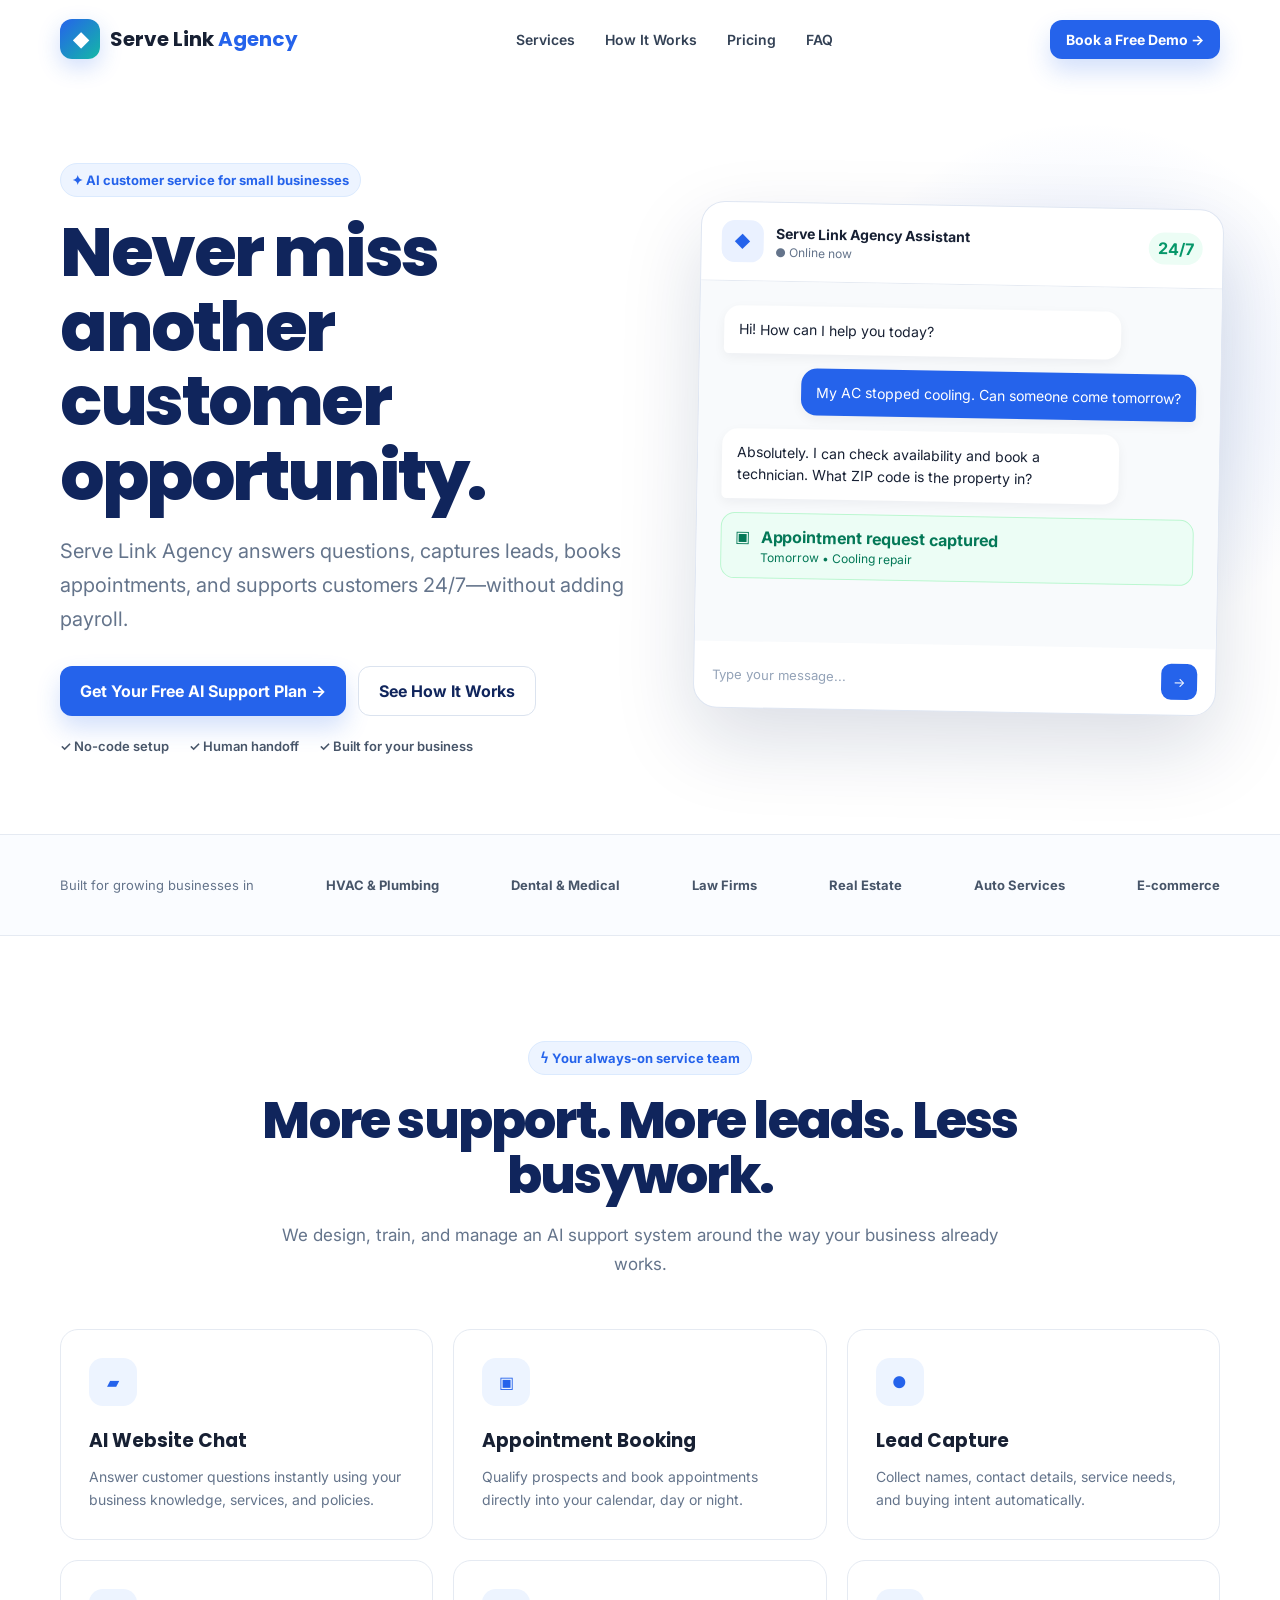
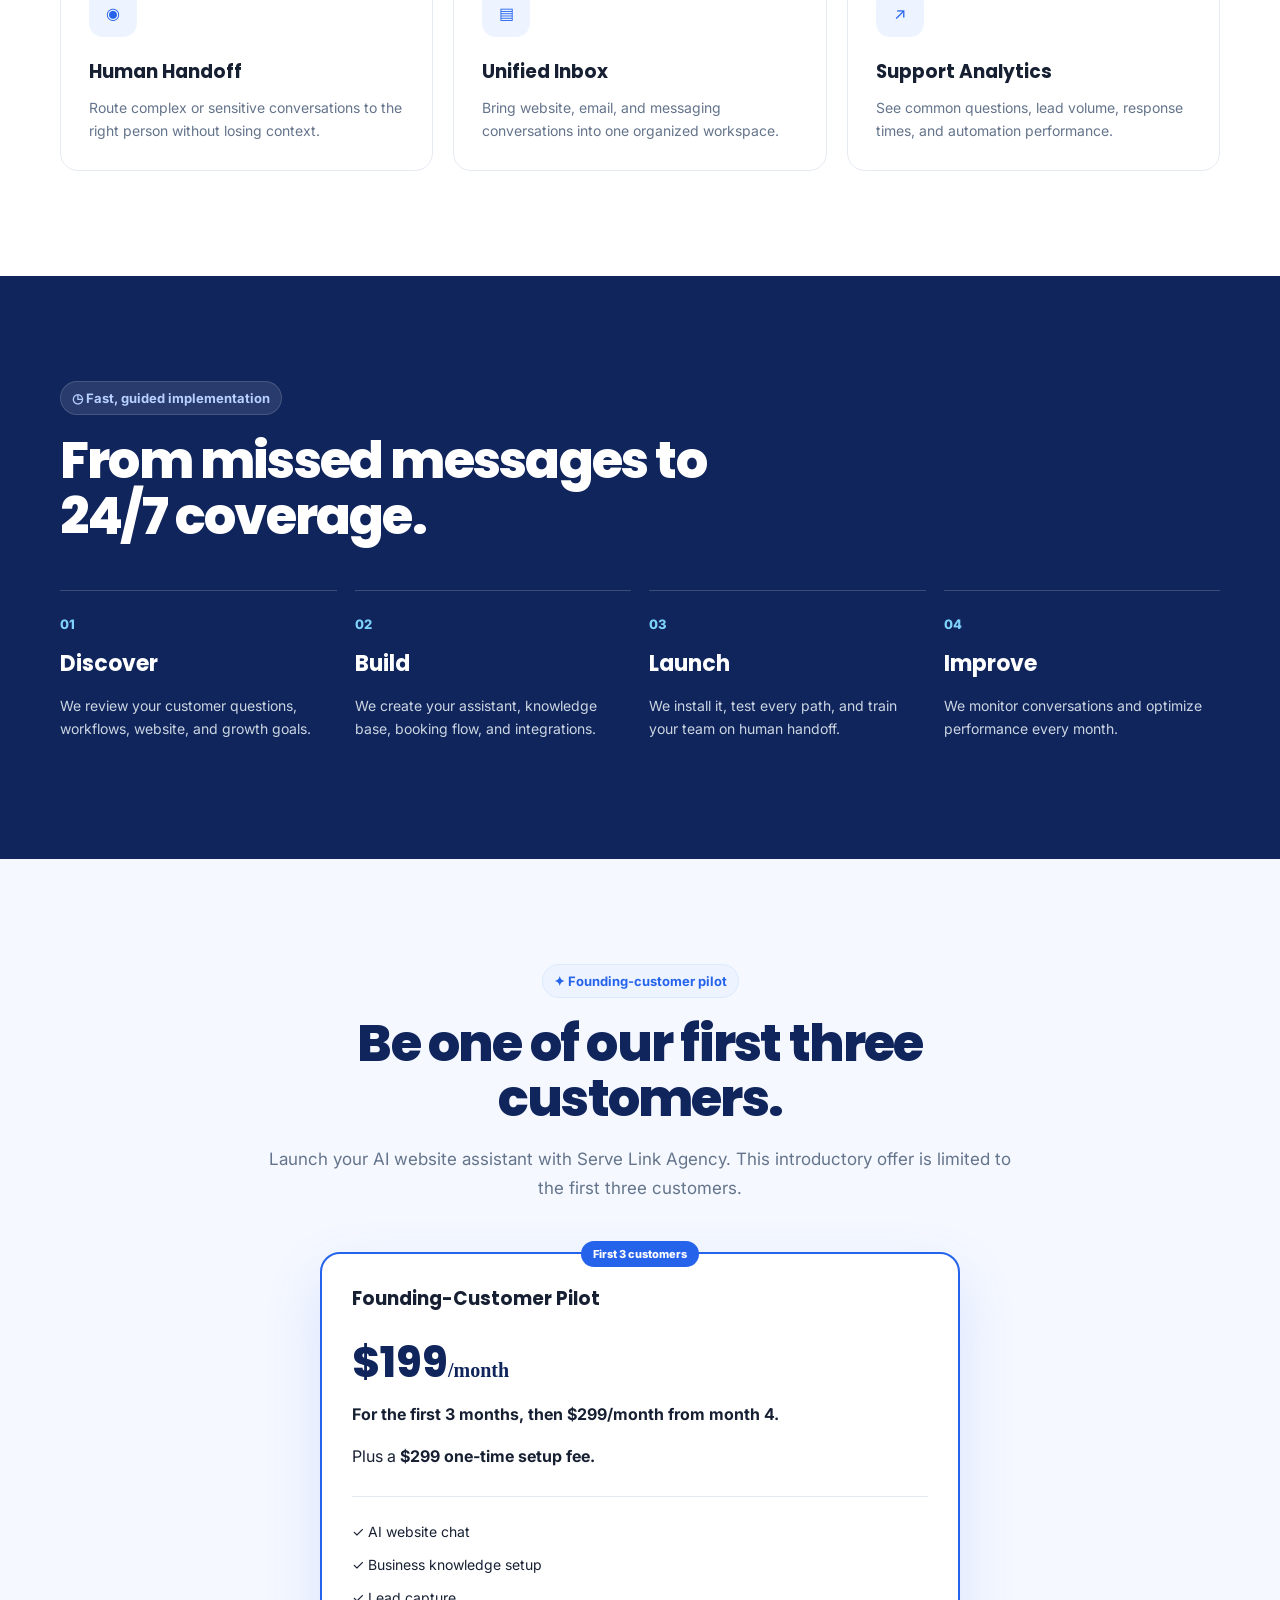
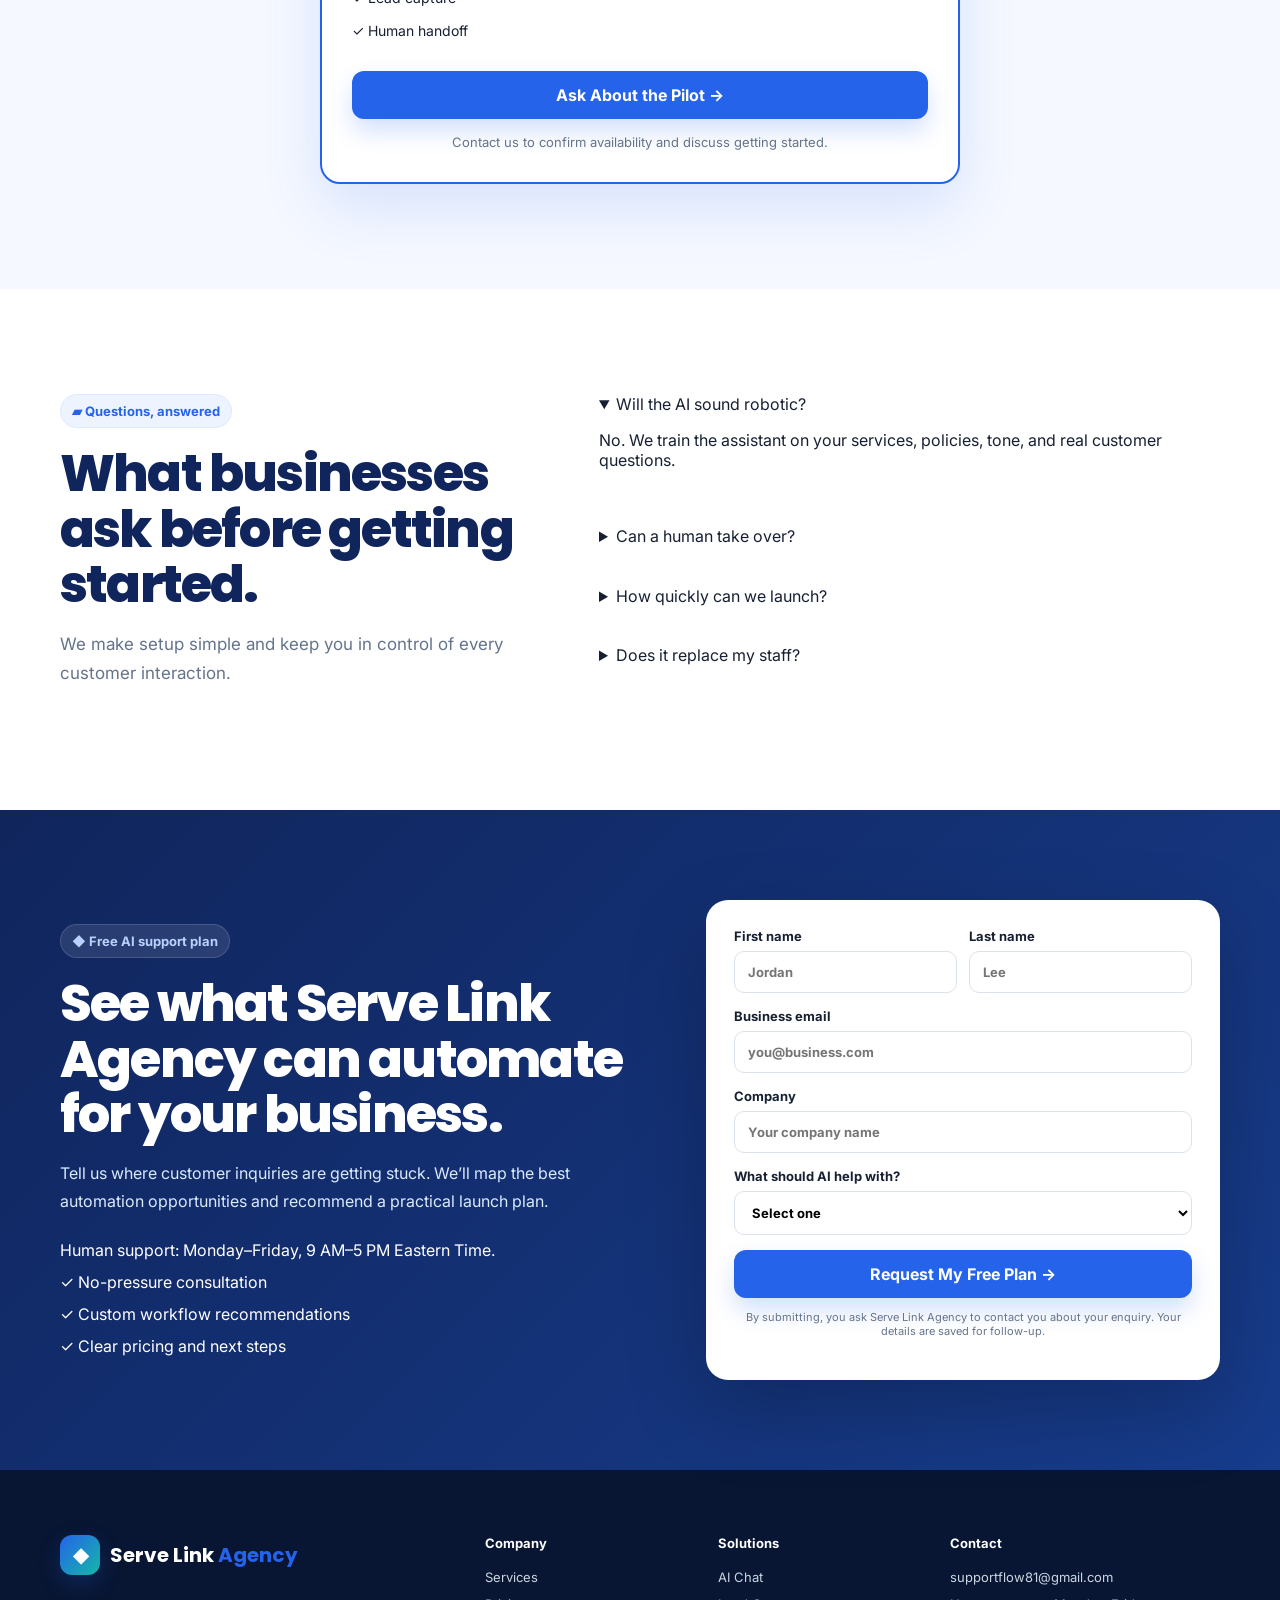
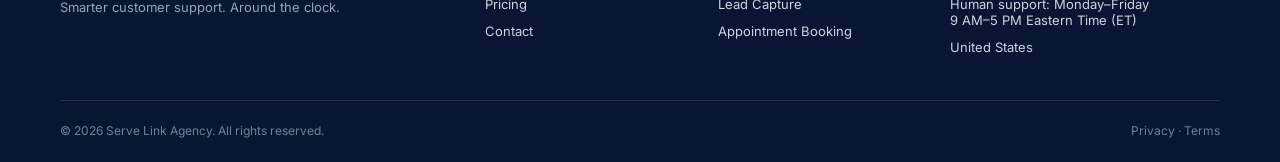
==== commit 99726722: "Publish weekday human support hours in Eastern Time" ====
--- a/index.html
+++ b/index.html
@@ -7,6 +7,6 @@
 <section id="how" class="section darkSection"><div class="shell"><div class="sectionHead left light"><div class="eyebrow darkEyebrow">◷ Fast, guided implementation</div><h2>From missed messages to 24/7 coverage.</h2></div><div class="steps"><div class="step"><span>01</span><h3>Discover</h3><p>We review your customer questions, workflows, website, and growth goals.</p></div><div class="step"><span>02</span><h3>Build</h3><p>We create your assistant, knowledge base, booking flow, and integrations.</p></div><div class="step"><span>03</span><h3>Launch</h3><p>We install it, test every path, and train your team on human handoff.</p></div><div class="step"><span>04</span><h3>Improve</h3><p>We monitor conversations and optimize performance every month.</p></div></div></div></section>
 <section id="pricing" class="section softSection"><div class="shell"><div class="sectionHead"><div class="eyebrow">✦ Founding-customer pilot</div><h2>Be one of our first three customers.</h2><p>Launch your AI website assistant with Serve Link Agency. This introductory offer is limited to the first three customers.</p></div><div class="pricingGrid pilotPricing"><article class="priceCard featured"><span class="popular">First 3 customers</span><h3>Founding-Customer Pilot</h3><div class="price">$199<span class="pricePeriod">/month</span></div><p class="pilotTerms"><strong>For the first 3 months, then $299/month from month 4.</strong></p><p class="pilotSetup">Plus a <strong>$299 one-time setup fee.</strong></p><div class="divider"></div><span class="priceItem">✓ AI website chat</span><span class="priceItem">✓ Business knowledge setup</span><span class="priceItem">✓ Lead capture</span><span class="priceItem">✓ Human handoff</span><a href="#contact" class="button">Ask About the Pilot →</a><p class="pilotNote">Contact us to confirm availability and discuss getting started.</p></article></div></div></section>
 <section id="faq" class="section shell faqWrap"><div><div class="eyebrow">▰ Questions, answered</div><h2>What businesses ask before getting started.</h2><p class="lead smallLead">We make setup simple and keep you in control of every customer interaction.</p></div><div class="faqList"><details open><summary>Will the AI sound robotic?</summary><p>No. We train the assistant on your services, policies, tone, and real customer questions.</p></details><details><summary>Can a human take over?</summary><p>Yes. Conversations can transfer to your team with the full history attached.</p></details><details><summary>How quickly can we launch?</summary><p>Most small-business setups can launch within a few business days after content and access are provided.</p></details><details><summary>Does it replace my staff?</summary><p>It handles repetitive and after-hours requests so staff can focus on conversations needing a human.</p></details></div></section>
-<section id="contact" class="section ctaSection"><div class="shell contactGrid"><div><div class="eyebrow darkEyebrow">◆ Free AI support plan</div><h2>See what Serve Link Agency can automate for your business.</h2><p>Tell us where customer inquiries are getting stuck. We’ll map the best automation opportunities and recommend a practical launch plan.</p><div class="contactPoints"><span>✓ No-pressure consultation</span><span>✓ Custom workflow recommendations</span><span>✓ Clear pricing and next steps</span></div></div><form class="contactForm" id="leadForm"><div class="fieldRow"><label>First name<input required name="first_name" autocomplete="given-name" maxlength="90" placeholder="Jordan"></label><label>Last name<input required name="last_name" autocomplete="family-name" maxlength="90" placeholder="Lee"></label></div><label>Business email<input required name="email" autocomplete="email" maxlength="320" type="email" placeholder="you@business.com"></label><label>Company<input required name="company" autocomplete="organization" maxlength="200" placeholder="Your company name"></label><label>What should AI help with?<select required name="need"><option value="">Select one</option><option>Answer customer questions</option><option>Capture and qualify leads</option><option>Book appointments</option><option>Build a complete AI support system</option></select></label><button class="button full" type="submit">Request My Free Plan →</button><small>By submitting, you ask Serve Link Agency to contact you about your enquiry. Your details are saved for follow-up.</small><p id="leadStatus" role="status" aria-live="polite" style="color:#172033;font-size:14px;line-height:1.6"></p><noscript>Please enable JavaScript to submit this enquiry.</noscript></form></div></section>
-<footer><div class="shell footerGrid"><div><a class="brand lightBrand" href="#top"><span class="brandmark">◆</span><span>Serve Link <b>Agency</b></span></a><p>Smarter customer support. Around the clock.</p></div><div><b>Company</b><a href="#services">Services</a><a href="#pricing">Pricing</a><a href="#contact">Contact</a></div><div><b>Solutions</b><a href="#services">AI Chat</a><a href="#services">Lead Capture</a><a href="#services">Appointment Booking</a></div><div><b>Contact</b><a href="mailto:supportflow81@gmail.com">supportflow81@gmail.com</a><span>United States</span></div></div><div class="shell footerBottom"><span>© 2026 Serve Link Agency. All rights reserved.</span><span>Privacy · Terms</span></div></footer>
-<script src="script.js?v=lead-20260923"></script></body></html>
+<section id="contact" class="section ctaSection"><div class="shell contactGrid"><div><div class="eyebrow darkEyebrow">◆ Free AI support plan</div><h2>See what Serve Link Agency can automate for your business.</h2><p>Tell us where customer inquiries are getting stuck. We’ll map the best automation opportunities and recommend a practical launch plan.</p><div class="contactPoints"><span>Human support: Monday–Friday, 9 AM–5 PM Eastern Time.</span><span>✓ No-pressure consultation</span><span>✓ Custom workflow recommendations</span><span>✓ Clear pricing and next steps</span></div></div><form class="contactForm" id="leadForm"><div class="fieldRow"><label>First name<input required name="first_name" autocomplete="given-name" maxlength="90" placeholder="Jordan"></label><label>Last name<input required name="last_name" autocomplete="family-name" maxlength="90" placeholder="Lee"></label></div><label>Business email<input required name="email" autocomplete="email" maxlength="320" type="email" placeholder="you@business.com"></label><label>Company<input required name="company" autocomplete="organization" maxlength="200" placeholder="Your company name"></label><label>What should AI help with?<select required name="need"><option value="">Select one</option><option>Answer customer questions</option><option>Capture and qualify leads</option><option>Book appointments</option><option>Build a complete AI support system</option></select></label><button class="button full" type="submit">Request My Free Plan →</button><small>By submitting, you ask Serve Link Agency to contact you about your enquiry. Your details are saved for follow-up.</small><p id="leadStatus" role="status" aria-live="polite" style="color:#172033;font-size:14px;line-height:1.6"></p><noscript>Please enable JavaScript to submit this enquiry.</noscript></form></div></section>
+<footer><div class="shell footerGrid"><div><a class="brand lightBrand" href="#top"><span class="brandmark">◆</span><span>Serve Link <b>Agency</b></span></a><p>Smarter customer support. Around the clock.</p></div><div><b>Company</b><a href="#services">Services</a><a href="#pricing">Pricing</a><a href="#contact">Contact</a></div><div><b>Solutions</b><a href="#services">AI Chat</a><a href="#services">Lead Capture</a><a href="#services">Appointment Booking</a></div><div><b>Contact</b><a href="mailto:supportflow81@gmail.com">supportflow81@gmail.com</a><span>Human support: Monday–Friday<br>9 AM–5 PM Eastern Time (ET)</span><span>United States</span></div></div><div class="shell footerBottom"><span>© 2026 Serve Link Agency. All rights reserved.</span><span>Privacy · Terms</span></div></footer>
+<script src="script.js?v=hours-20260923"></script></body></html>
